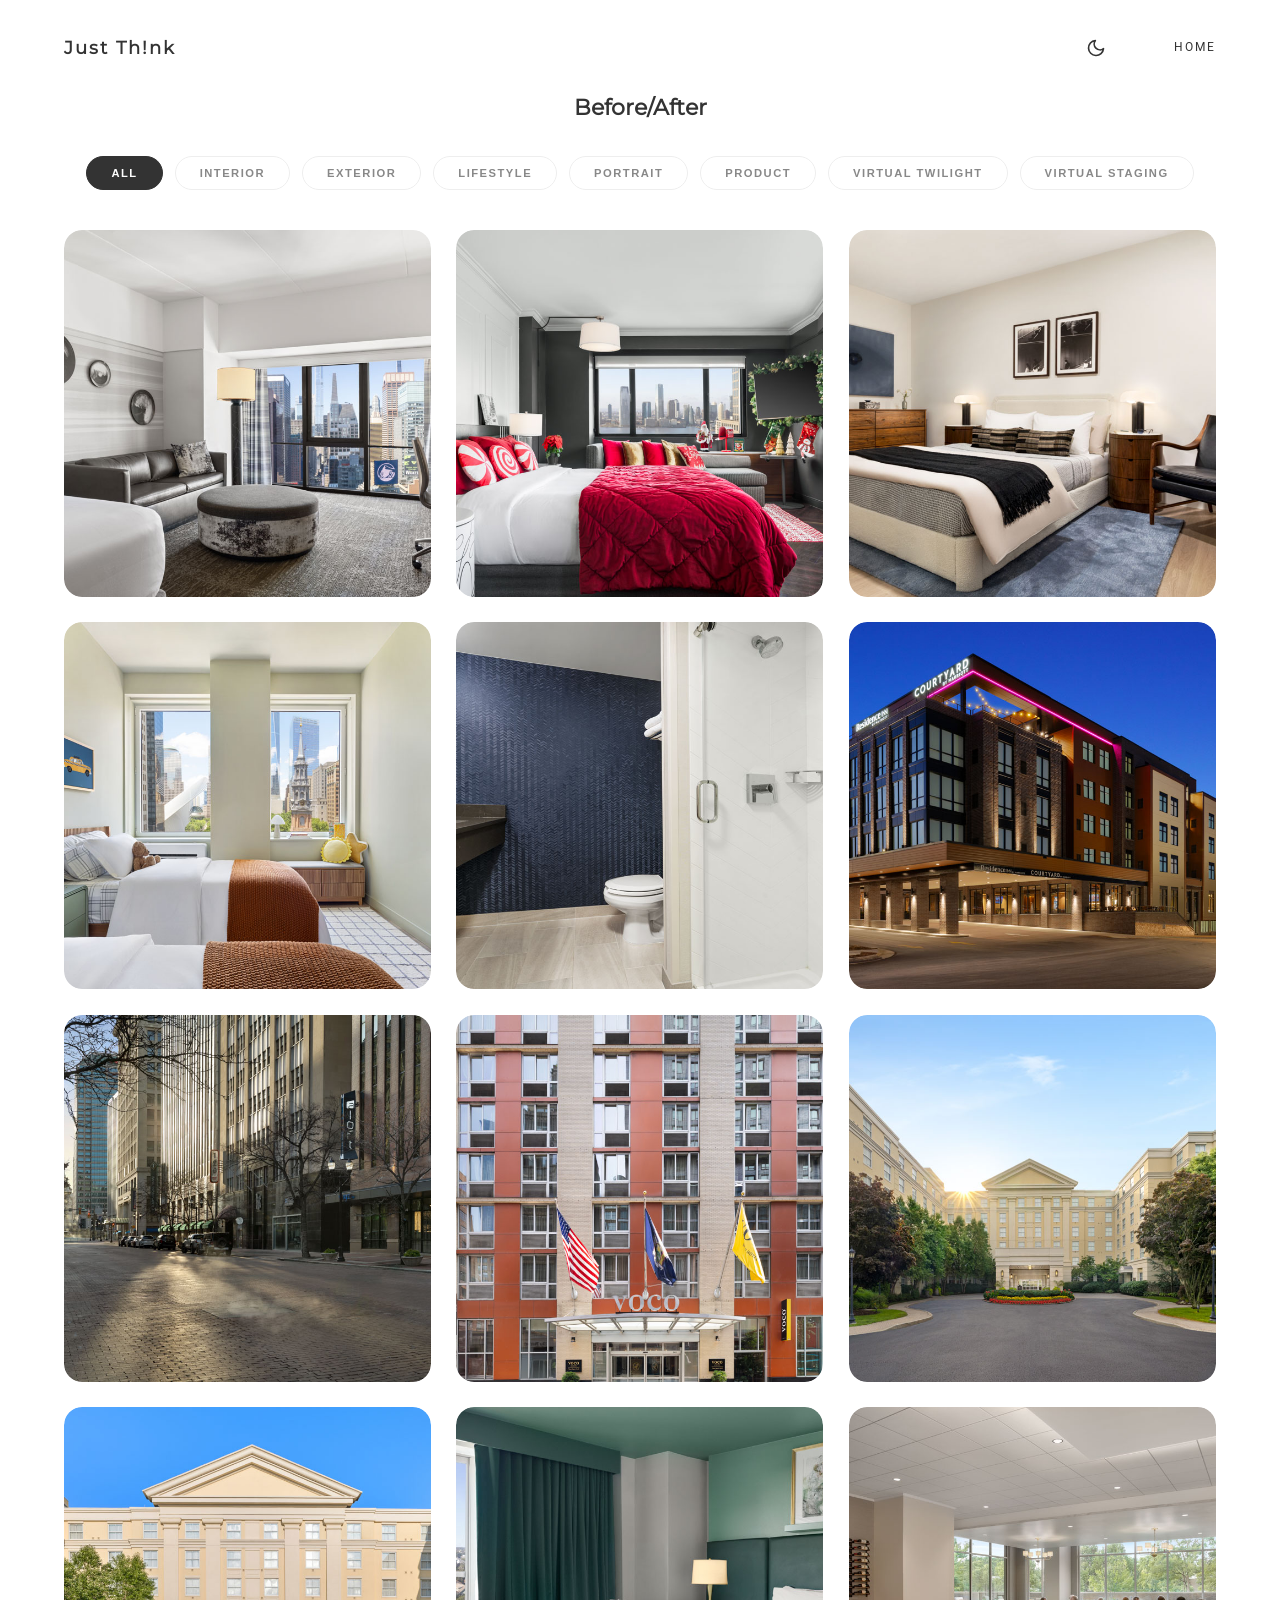
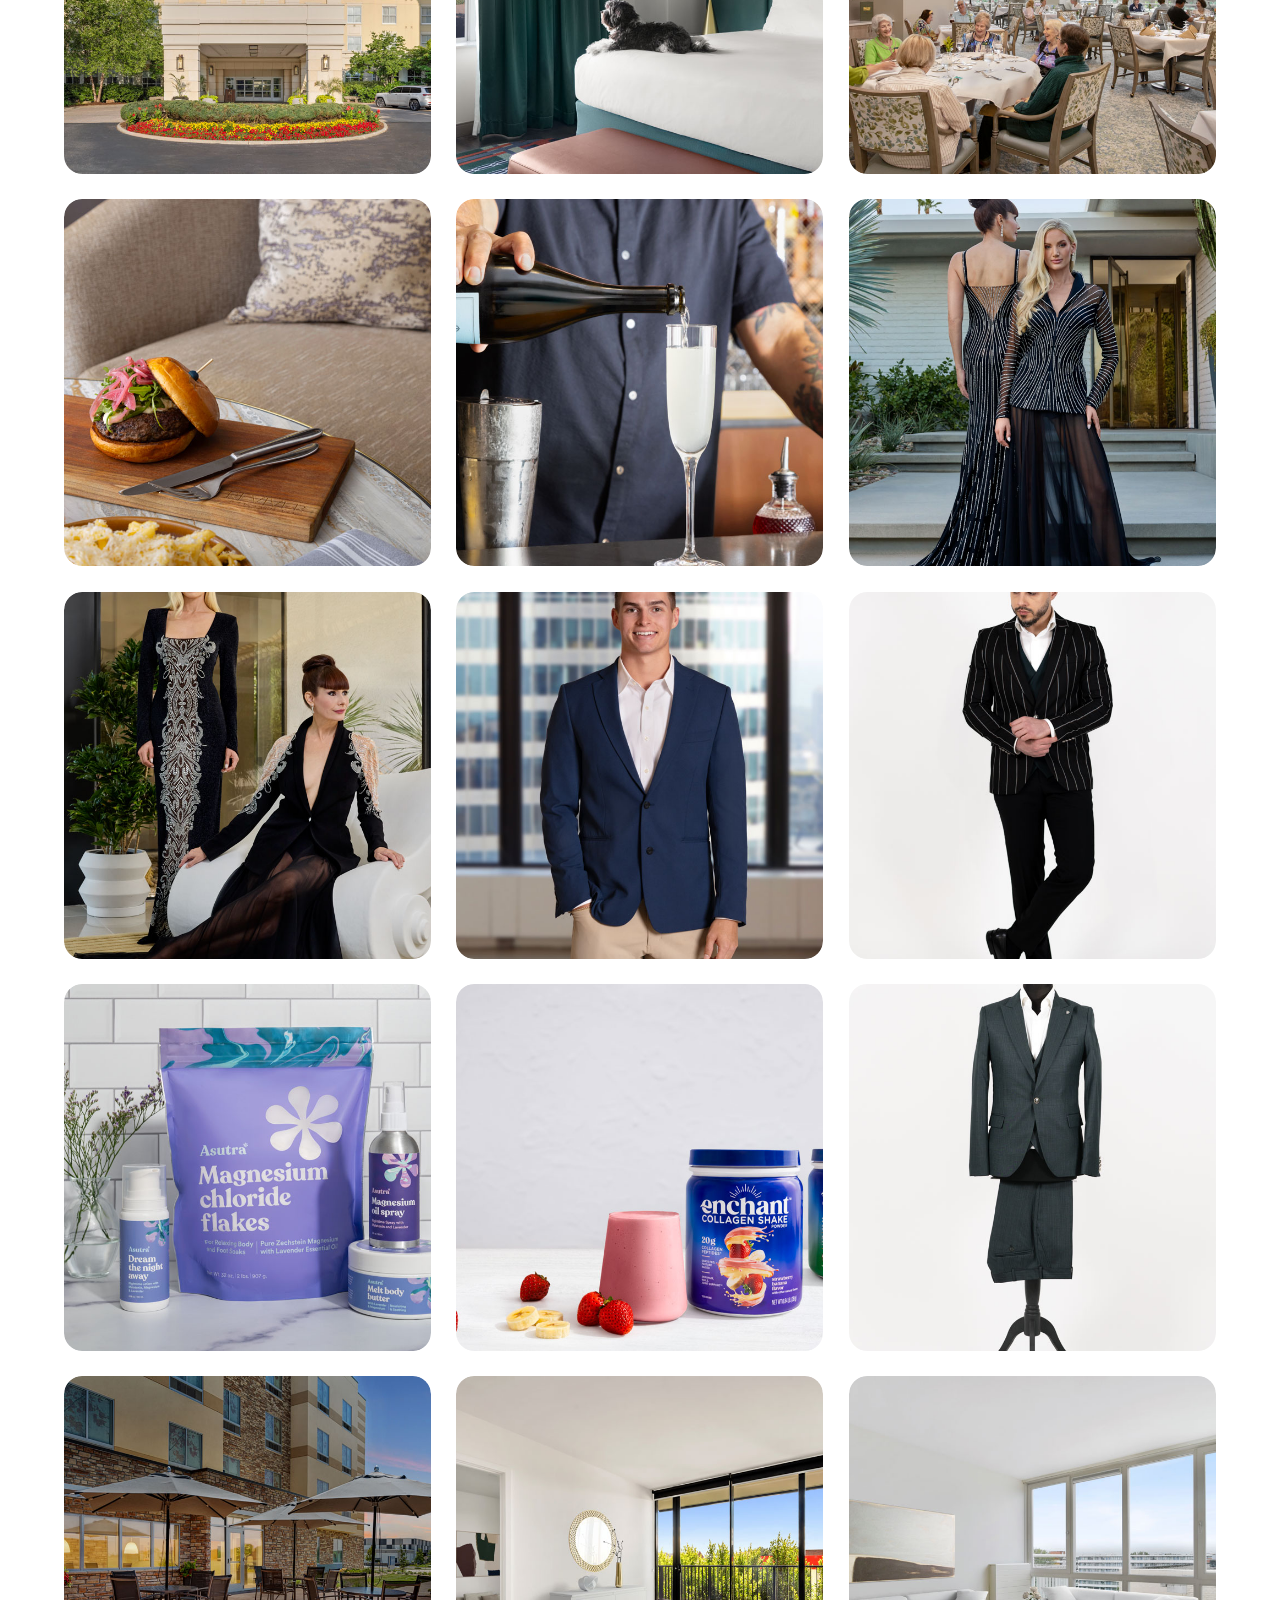
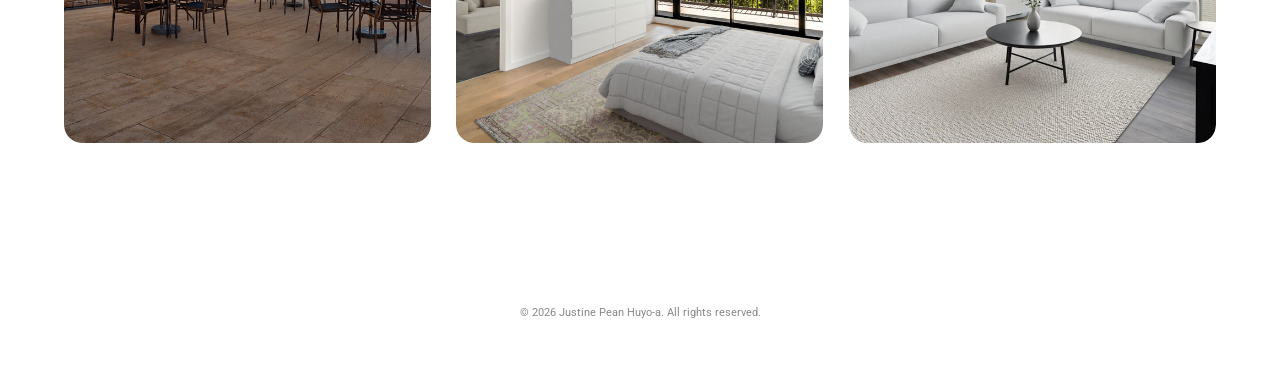
==== before-after.html @ 50f033a9 "fix: update site logo text from JPH to "Just Th!nk" Replace abbreviated logo text "JPH" with full na" ====
<!DOCTYPE html>
<html lang="en" class="before-after-page">
<head>
    <meta charset="UTF-8">
    <meta name="viewport" content="width=device-width, initial-scale=1.0">
    <title>Just Th!nk | Before & After</title>
    <link rel="stylesheet" href="css/base.css">
    <link rel="stylesheet" href="css/before-after.css">
</head>
<body oncontextmenu="return false;">

    <nav class="navbar">
        <div class="nav-container">
            <a href="index.html" class="logo">Just Th!nk</a>
            <button id="theme-toggle" class="theme-toggle" aria-label="Toggle color theme">
                <svg class="sun-icon" width="20" height="20" viewBox="0 0 24 24" fill="none" stroke="currentColor" stroke-width="2" stroke-linecap="round" stroke-linejoin="round"><circle cx="12" cy="12" r="5"></circle><line x1="12" y1="1" x2="12" y2="3"></line><line x1="12" y1="21" x2="12" y2="23"></line><line x1="4.22" y1="4.22" x2="5.64" y2="5.64"></line><line x1="18.36" y1="18.36" x2="19.78" y2="19.78"></line><line x1="1" y1="12" x2="3" y2="12"></line><line x1="21" y1="12" x2="23" y2="12"></line><line x1="4.22" y1="19.78" x2="5.64" y2="18.36"></line><line x1="18.36" y1="5.64" x2="19.78" y2="4.22"></line></svg>
                <svg class="moon-icon" width="20" height="20" viewBox="0 0 24 24" fill="none" stroke="currentColor" stroke-width="2" stroke-linecap="round" stroke-linejoin="round"><path d="M21 12.79A9 9 0 1 1 11.21 3 7 7 0 0 0 21 12.79z"></path></svg>
            </button>
            <button class="menu-toggle" aria-label="Toggle navigation" aria-expanded="false">
                <span></span>
                <span></span>
                <span></span>
            </button>
            <div class="nav-links">
                <a href="index.html">Home</a>
            </div>
        </div>
    </nav>
    <div class="scroll-progress"></div>

    <header class="before-after-header">
        <h1>Before/After</h1>
        <div class="before-after-filters">
            <button class="filter-btn active" data-filter="all">All</button>
            <button class="filter-btn" data-filter="interior">Interior</button>
            <button class="filter-btn" data-filter="exterior">Exterior</button>
            <button class="filter-btn" data-filter="lifestyle">Lifestyle</button>
            <button class="filter-btn" data-filter="portrait">Portrait</button>
            <button class="filter-btn" data-filter="product">Product</button>
            <button class="filter-btn" data-filter="virtual-twilight">Virtual Twilight</button>
            <button class="filter-btn" data-filter="virtual-staging">Virtual Staging</button>
        </div>
    </header>

    <main class="gallery-container">
        <div class="gallery">
            <!-- Separate multiple before-image paths with commas in data-before. -->
            <div class="gallery-item" data-before="images/interiorbefore1.jpg, images/interiorbefore1-1.jpg, images/interiorbefore1-2.jpg, images/interiorbefore1-3.jpg, images/interiorbefore1-4.jpg, images/interiorbefore1-5.jpg, images/interiorbefore1-6.jpg" data-category="interior">
                <img src="images/interiorafter1.jpg" alt="Interior 1">
                <div class="overlay"><span>View Comparison</span></div>
            </div>
            <div class="gallery-item" data-before="images/interiorbefore2.jpg, images/interiorbefore2-1.jpg, images/interiorbefore2-2.jpg, images/interiorbefore2-3.jpg, images/interiorbefore2-4.jpg,
                images/interiorbefore2-5.jpg" data-category="interior">
                <img src="images/interiorafter2.jpg" alt="Interior 2">
                <div class="overlay"><span>View Comparison</span></div>
            </div>
            <div class="gallery-item" data-before="images/interiorbefore3.jpg, images/interiorbefore3-1.jpg, images/interiorbefore3-2.jpg, images/interiorbefore3-3.jpg, images/interiorbefore3-4.jpg, images/interiorbefore3-5.jpg, images/interiorbefore3-6.jpg, images/interiorbefore3-7.jpg, images/interiorbefore3-8.jpg, images/interiorbefore3-9.jpg" data-category="interior">
                <img src="images/interiorafter3.jpg" alt="Interior 2">
                <div class="overlay"><span>View Comparison</span></div>
            </div>
            <div class="gallery-item" data-before="images/interiorbefore4.jpg, images/interiorbefore4-1.jpg, images/interiorbefore4-2.jpg, images/interiorbefore4-3.jpg, images/interiorbefore4-4.jpg" data-category="interior">
                <img src="images/interiorafter4.jpg" alt="Interior 2">
                <div class="overlay"><span>View Comparison</span></div>
            </div>
            <div class="gallery-item" data-before="images/interiorbefore5.jpg, images/interiorbefore5-1.jpg, images/interiorbefore5-2.jpg, images/interiorbefore5-3.jpg" data-category="interior">
                <img src="images/interiorafter5.jpg" alt="Interior 2">
                <div class="overlay"><span>View Comparison</span></div>
            </div>
            <div class="gallery-item" data-before="images/exteriorbefore1.jpg, images/exteriorbefore1-1.jpg, images/exteriorbefore1-2.jpg, images/exteriorbefore1-3.jpg" data-category="exterior">
                <img src="images/exteriorafter1.jpg" alt="Exterior 1">
                <div class="overlay"><span>View Comparison</span></div>
            </div>
            <div class="gallery-item" data-before="images/exteriorbefore2.jpg, images/exteriorbefore2-1.jpg, images/exteriorbefore2-2.jpg, images/exteriorbefore2-3.jpg, images/exteriorbefore2-4.jpg,
                images/exteriorbefore2-5.jpg" data-category="exterior">
                <img src="images/exteriorafter2.jpg" alt="Exterior 2">
                <div class="overlay"><span>View Comparison</span></div>
            </div>
            <div class="gallery-item" data-before="images/exteriorbefore3.jpg, images/exteriorbefore3-1.jpg, images/exteriorbefore3-2.jpg" data-category="exterior">
                <img src="images/exteriorafter3.jpg" alt="Exterior 3">
                <div class="overlay"><span>View Comparison</span></div>
            </div>
            <div class="gallery-item" data-before="images/exteriorbefore4.jpg, images/exteriorbefore4-1.jpg, images/exteriorbefore4-2.jpg, images/exteriorbefore4-3.jpg, images/exteriorbefore4-4.jpg" data-category="exterior">
                <img src="images/exteriorafter4.jpg" alt="Exterior 4">
                <div class="overlay"><span>View Comparison</span></div>
            </div>
            <div class="gallery-item" data-before="images/exteriorbefore5.jpg, images/exteriorbefore5-1.jpg, images/exteriorbefore5-2.jpg, images/exteriorbefore5-3.jpg, images/exteriorbefore5-4.jpg" data-category="exterior">
                <img src="images/exteriorafter5.jpg" alt="Exterior 5">
                <div class="overlay"><span>View Comparison</span></div>
            </div>
            <div class="gallery-item" data-before="images/lifestylebefore1.jpg, images/lifestylebefore1-1.jpg, images/lifestylebefore1-2.jpg, images/lifestylebefore1-3.jpg, images/lifestylebefore1-4.jpg, images/lifestylebefore1-5.jpg,
                images/lifestylebefore1-6.jpg, images/lifestylebefore1-7.jpg" data-category="lifestyle">
                <img src="images/lifestyleafter1.jpg" alt="Lifestyle 1">
                <div class="overlay"><span>View Comparison</span></div>
            </div>
            <div class="gallery-item" data-before="images/lifestylebefore2.jpg, images/lifestylebefore2-1.jpg, images/lifestylebefore2-2.jpg, images/lifestylebefore2-3.jpg, images/lifestylebefore2-4.jpg, images/lifestylebefore2-5.jpg,
                images/lifestylebefore2-6.jpg, images/lifestylebefore2-7.jpg, images/lifestylebefore2-8.jpg, images/lifestylebefore2-9.jpg, images/lifestylebefore2-10.jpg, images/lifestylebefore2-11.jpg, images/lifestylebefore2-12.jpg,
                images/lifestylebefore2-13.jpg, images/lifestylebefore2-14.jpg" data-category="lifestyle">
                <img src="images/lifestyleafter2.jpg" alt="Lifestyle 2">
                <div class="overlay"><span>View Comparison</span></div>
            </div>
            <div class="gallery-item" data-before="images/lifestylebefore3.jpg, images/lifestylebefore3-1.jpg" data-category="lifestyle">
                <img src="images/lifestyleafter3.jpg" alt="Lifestyle 3">
                <div class="overlay"><span>View Comparison</span></div>
            </div>
            <div class="gallery-item" data-before="images/lifestylebefore4.jpg, images/lifestylebefore4-1.jpg" data-category="lifestyle">
                <img src="images/lifestyleafter4.jpg" alt="Lifestyle 4">
                <div class="overlay"><span>View Comparison</span></div>
            </div>
            <div class="gallery-item" data-before="images/portraitbefore1.jpg" data-category="portrait">
                <img src="images/portraitafter1.jpg" alt="Portrait 1">
                <div class="overlay"><span>View Comparison</span></div>
            </div>
            <div class="gallery-item" data-before="images/portraitbefore2.jpg" data-category="portrait">
                <img src="images/portraitafter2.jpg" alt="Portrait 2">
                <div class="overlay"><span>View Comparison</span></div>
            </div>
            <div class="gallery-item" data-before="images/portraitbefore3.jpg" data-category="portrait">
                <img src="images/portraitafter3.jpg" alt="Portrait 3">
                <div class="overlay"><span>View Comparison</span></div>
            </div>
            <div class="gallery-item" data-before="images/portraitbefore4.jpg" data-category="portrait">
                <img src="images/portraitafter4.jpg" alt="Portrait 4">
                <div class="overlay"><span>View Comparison</span></div>
            </div>
            <div class="gallery-item" data-before="images/productbefore1.jpg" data-category="product">
                <img src="images/productafter1.jpg" alt="Product 1">
                <div class="overlay"><span>View Comparison</span></div>
            </div>
             <div class="gallery-item" data-before="images/productbefore2.jpg, images/productbefore2-1.jpg, images/productbefore2-2.jpg, images/productbefore2-3.jpg, images/productbefore2-4.jpg" data-category="product">
                <img src="images/productafter2.jpg" alt="Product 2">
                <div class="overlay"><span>View Comparison</span></div>
            </div>
             <div class="gallery-item" data-before="images/productbefore3.jpg, images/productbefore2-1.jpg, images/productbefore2-2.jpg, images/productbefore2-3.jpg, images/productbefore2-4.jpg" data-category="product">
                <img src="images/productafter3.jpg" alt="Product 3">
                <div class="overlay"><span>View Comparison</span></div>
            </div>
            <div class="gallery-item" data-before="images/vtbefore1.jpg, images/vtbefore1-1.jpg, images/vtbefore1-2.jpg, images/vtbefore1-3.jpg, images/vtbefore1-4.jpg" data-category="virtual-twilight">
                <img src="images/vtafter1.jpg" alt="Virtual Twilight 1">
                <div class="overlay"><span>View Comparison</span></div>
            </div>
            <div class="gallery-item" data-before="images/vsbefore1.jpg" data-category="virtual-staging">
                <img src="images/vsafter1.jpg" alt="Virtual Staging 1">
                <div class="overlay"><span>View Comparison</span></div>
            </div>
            <div class="gallery-item" data-before="images/vsbefore2.jpg" data-category="virtual-staging">
                <img src="images/vsafter2.jpg" alt="Virtual Staging 2">
                <div class="overlay"><span>View Comparison</span></div>
            </div>
        </div>
    </main>

    <footer class="footer reveal-on-scroll">
        <p>&copy; 2026 Justine Pean Huyo-a. All rights reserved.</p>
    </footer>

    <button class="back-to-top" aria-label="Back to top">
        <svg width="20" height="20" viewBox="0 0 24 24" fill="none" stroke="currentColor" stroke-width="2.5" stroke-linecap="round" stroke-linejoin="round">
            <polyline points="18 15 12 9 6 15"></polyline>
        </svg>
    </button>

    <!-- Comparison Modal -->
    <div id="modal" class="modal">
        <button class="close-btn" aria-label="Close Modal">&times;</button>
        <button class="comparison-nav comparison-nav-prev" id="comparison-prev" aria-label="Previous image">
            <span aria-hidden="true">&#10094;</span>
        </button>
        <div class="comparison-wrapper" id="comparison-wrapper">
            <div class="label label-before">Before</div>
            <div class="label label-after">After</div>
            <img src="" class="img-after" id="modal-after" alt="After version">
            <img src="" class="img-before" id="modal-before" alt="Before version">
            <input type="range" min="0" max="100" value="50" class="slider-input" id="slider">
            <div class="slider-line"></div>
        </div>
        <button class="comparison-nav comparison-nav-next" id="comparison-next" aria-label="Next image">
            <span aria-hidden="true">&#10095;</span>
        </button>
        <label class="before-selector" for="before-image-select" hidden>
            Select Before Image:
            <select id="before-image-select"></select>
        </label>
    </div>

    <script src="js/script.js"></script>
</body>
</html>
---- css/base.css ----
/*
    BASE STYLES (shared by all pages)

    [ 1. VARIABLES & RESET ]
    [ 2. NAVIGATION & GLOBAL UI (scroll progress, back to top) ]
    [ 3. BUTTONS ]
    [ 4. COMPARISON SLIDER COMPONENT (homepage sliders) ]
    [ 5. REVEAL ON SCROLL ]
    [ 6. FOOTER ]
    [ 7. SHARED RESPONSIVE ]

    Page-specific styles live in:
    - home.css          (index.html)
    - before-after.css  (before-after.html)
    - pricing.css       (pricing.html)
*/

/* 1. VARIABLES & RESET */
:root {
    --bg: #ffffff;
    --bg-alt: #fcfcfc;
    --text: #333333;
    --subtle: #888888;
    --accent: #000000;
    --glass: rgba(255, 255, 255, 0.4);
    --position: 50%;
    --ease: cubic-bezier(0.19, 1, 0.22, 1);
    --transition: all 0.4s cubic-bezier(0.19, 1, 0.22, 1);
    --hero-shadow: rgba(0, 0, 0, 0.15);
    --about-shadow: rgba(0, 0, 0, 0.1);
}

/* Dark Mode Variables */
body.dark-mode {
    --bg: #121212;
    --bg-alt: #1a1a1a;
    --text: #e0e0e0;
    --subtle: #a0a0a0;
    --accent: #ffffff;
    --glass: rgba(0, 0, 0, 0.4);
    --hero-shadow: rgba(0, 0, 0, 0.7);
    --about-shadow: rgba(0, 0, 0, 0.6);
}

/* Alternating section background pattern */
.bg-light { background: var(--bg); }
.bg-alt { background: var(--bg-alt); }

html {
    scroll-behavior: smooth;
}

/* Only enable scroll snapping on larger screens for the main page */
@media (min-width: 1024px) {
    html:not(.before-after-page) {
        scroll-snap-type: y proximity;
    }
}

/* Prevent footer from "locking" the scroll on the before-after page */
.before-after-page .footer {
    scroll-snap-align: none;
    scroll-snap-stop: normal;
}

@font-face {
    font-family: 'Montserrat';
    src: url('../fonts/Montserrat.ttf') format('truetype');
    font-weight: 400;
    font-style: normal;
    font-display: swap;
}

@font-face {
    font-family: 'Roboto';
    src: url('../fonts/Roboto.ttf') format('truetype');
    font-weight: 400;
    font-style: normal;
    font-display: swap;
}

* {
    box-sizing: border-box;
    margin: 0;
    padding: 0;
}

body {
    font-family: 'Roboto', sans-serif;
    background: var(--bg);
    color: var(--text);
    line-height: 1.6;
    overflow-x: hidden;
    transition: background-color 0.4s var(--ease), color 0.4s var(--ease);
    -webkit-user-select: none;
    user-select: none;
}

a {
    text-decoration: none;
    color: inherit;
    transition: var(--transition);
}

/* 2. NAVIGATION & GLOBAL UI */
.navbar {
    position: fixed;
    top: 0;
    width: 100%;
    padding: 30px 5%;
    z-index: 1000;
    background: rgba(255, 255, 255, 0.9);
    backdrop-filter: blur(10px);
    transition: transform 0.3s ease, opacity 0.3s ease, padding 0.4s var(--ease), background 0.4s var(--ease), box-shadow 0.4s var(--ease);
    animation: navEntrance 1.2s var(--ease) both;
    will-change: transform;
}

body.dark-mode .navbar {
    background: rgba(18, 18, 18, 0.9);
}

.navbar.is-scrolled {
    padding: 15px 5%;
    background: rgba(255, 255, 255, 0.98);
    box-shadow: 0 5px 20px rgba(0, 0, 0, 0.05);
}

body.dark-mode .navbar.is-scrolled {
    background: rgba(18, 18, 18, 0.98);
}

.navbar.is-hidden {
    transform: translateY(-100%);
    opacity: 0;
}

@keyframes navEntrance {
    from {
        opacity: 0;
        transform: translateY(-100%);
    }
    to {
        opacity: 1;
        transform: translateY(0);
    }
}

.scroll-progress {
    position: fixed;
    top: 0;
    left: 0;
    width: 0%;
    height: 4px;
    background: linear-gradient(to right, var(--subtle), var(--accent));
    transition: width 0.1s var(--ease), background 0.6s ease;
    z-index: 1100;
}

.scroll-progress.is-about {
    /* A subtle shift to a deeper, more premium slate tone */
    background: linear-gradient(to right, #4a4a4a, #1a1a1a);
}

body.dark-mode .scroll-progress.is-about {
    background: linear-gradient(to right, #888888, #ffffff);
}

.back-to-top {
    position: fixed;
    bottom: 30px;
    right: 30px;
    width: 48px;
    height: 48px;
    background: var(--text);
    color: #fff;
    border: none;
    border-radius: 50%;
    cursor: pointer;
    display: flex;
    align-items: center;
    justify-content: center;
    opacity: 0;
    visibility: hidden;
    transform: translateY(20px);
    transition: all 0.4s var(--ease);
    z-index: 1050;
    box-shadow: 0 10px 30px rgba(0,0,0,0.1);
}

.back-to-top.is-visible {
    opacity: 1;
    visibility: visible;
    transform: translateY(0);
}

.back-to-top:hover {
    background: var(--accent);
    transform: translateY(-5px);
}

body.dark-mode .back-to-top {
    color: #000;
}

.nav-container {
    max-width: 1400px;
    margin: 0 auto;
    display: flex;
    justify-content: space-between;
    align-items: center;
    gap: 20px;
}

.logo {
    font-family: 'Montserrat', sans-serif;
    font-weight: 800;
    letter-spacing: 2px;
    font-size: 1.1rem;
    transition: letter-spacing 0.5s var(--ease);
}

.logo:hover {
    letter-spacing: 5px;
    color: var(--subtle);
}

.theme-toggle {
    background: none;
    border: none;
    cursor: pointer;
    padding: 8px;
    color: var(--text);
    display: flex;
    align-items: center;
    justify-content: center;
    transition: var(--transition);
    z-index: 1001;
    margin-left: auto;
}

.sun-icon { display: none; }
.moon-icon { display: block; }

body.dark-mode .sun-icon { display: block; }
body.dark-mode .moon-icon { display: none; }

.theme-toggle:hover {
    transform: scale(1.1);
}

.menu-toggle {
    display: none;
    flex-direction: column;
    justify-content: center;
    gap: 4px;
    padding: 8px;
    border: 0;
    background: transparent;
    cursor: pointer;
}

.menu-toggle span {
    display: block;
    width: 24px;
    height: 2px;
    background: var(--text);
    border-radius: 999px;
    transition: var(--transition);
    transform-origin: center;
}

/* Hamburger to X Transformation */
.menu-toggle.is-active span:nth-child(1) {
    transform: translateY(6px) rotate(45deg);
}

.menu-toggle.is-active span:nth-child(2) {
    opacity: 0;
    transform: translateX(-10px);
}

.menu-toggle.is-active span:nth-child(3) {
    transform: translateY(-6px) rotate(-45deg);
}

.nav-links {
    display: flex;
    align-items: center;
}

.nav-links a {
    font-size: 0.75rem;
    text-transform: uppercase;
    letter-spacing: 2px;
    margin-left: 40px;
    font-weight: 500;
    position: relative;
    padding: 5px 0;
    opacity: 0;
    animation: fadeInUp 0.8s var(--ease) both;
}

/* Staggered entrance for links */
.nav-links a:nth-child(1) { animation-delay: 0.6s; }
.nav-links a:nth-child(2) { animation-delay: 0.7s; }
.nav-links a:nth-child(3) { animation-delay: 0.8s; }
.nav-links a:nth-child(4) { animation-delay: 0.9s; }
.nav-links a:nth-child(5) { animation-delay: 1s; }

.nav-links a:hover {
    color: var(--accent);
}

/* Modern sliding underline */
.nav-links a::after {
    content: '';
    position: absolute;
    bottom: 0;
    left: 0;
    width: 100%;
    height: 1.5px;
    background-color: var(--accent);
    transform: scaleX(0);
    transform-origin: bottom right;
    transition: transform 0.5s var(--ease);
}

.nav-links a:hover::after {
    transform: scaleX(1);
    transform-origin: bottom left;
}

/* 3. BUTTONS */
.btn {
    display: inline-block;
    padding: 18px 35px;
    font-size: 0.75rem;
    font-weight: 700;
    text-transform: uppercase;
    letter-spacing: 2px;
    text-decoration: none;
    border: 1px solid var(--text);
    background: var(--text);
    color: #fff;
}

.btn-secondary { background: transparent; color: var(--text); }
.btn:hover { background: var(--accent); color: #fff; transform: translateY(-3px); }

/* Primary CTA — defined once, used at every main conversion point */
.btn-primary {
    background: var(--accent);
    border-color: var(--accent);
    color: #fff;
}

.btn-primary:hover {
    background: var(--accent);
    color: #fff;
    opacity: 0.85;
}

body.dark-mode .btn-primary {
    color: #000;
}

.cta-container {
    display: flex;
    gap: 20px;
    justify-content: center;
    opacity: 0;
    animation: fadeInUp 1.2s var(--ease) 0.8s both;
}

/* 4. COMPARISON SLIDER COMPONENT */
/* Scoped to .comparison-slider (used on the homepage service cards and
   before/after grid). The before/after page modal uses its own unscoped
   variants — see before-after.css. */
.comparison-slider {
    border-radius: 14px;
    overflow: hidden;
    background: #eee;
    /* Prevent iOS tap highlight / selection boxes on the slider */
    -webkit-tap-highlight-color: transparent;
    -webkit-touch-callout: none;
    user-select: none;
    -webkit-user-select: none;
}

.comparison-slider .comparison-wrapper {
    position: relative;
    width: 100%;
    aspect-ratio: 4 / 3;
    overflow: hidden;
    box-shadow: none;
    max-height: none;
}

.comparison-slider .comparison-wrapper img {
    position: absolute;
    top: 0;
    left: 0;
    width: 100%;
    height: 100%;
    object-fit: cover;
    display: block;
    max-height: none;
}

.comparison-slider .img-before {
    z-index: 2;
    clip-path: inset(0 calc(100% - var(--position)) 0 0);
}

/* Top-aligned crop for vertical portrait photos (head & shoulders framing) */
.comparison-slider .crop-top img {
    object-position: center top;
}

.comparison-slider .slider-line {
    position: absolute;
    inset: 0 auto 0 var(--position);
    width: 1px;
    background: rgba(255, 255, 255, 0.6);
    transform: translateX(-50%);
    z-index: 9;
    pointer-events: none;
}

.comparison-slider .slider-line::after {
    content: '';
    position: absolute;
    top: 50%;
    left: 50%;
    transform: translate(-50%, -50%);
    width: 48px;
    height: 48px;
    background: rgba(255, 255, 255, 0.4);
    border-radius: 50%;
    border: 1px solid rgba(255, 255, 255, 0.4);
}

.comparison-slider .slider-line::before {
    content: '';
    position: absolute;
    top: 50%;
    left: 50%;
    transform: translate(-50%, -50%);
    width: 12px;
    height: 12px;
    background: #ff3b30;
    border-radius: 50%;
    z-index: 1;
}

/* Global red center dot for every comparison slider handle, on all pages
   (homepage service previews, before/after grid, and the before-after page
   modal which uses unscoped .slider-line). Scoped above for homepage sliders;
   this unscoped rule covers everything else, desktop and mobile alike. */
.slider-line::before {
    content: '';
    position: absolute;
    top: 50%;
    left: 50%;
    transform: translate(-50%, -50%);
    width: 8px;
    height: 8px;
    background: #ff3b30;
    border-radius: 50%;
    z-index: 1;
    pointer-events: none;
}

.comparison-slider .slider-input {
    position: absolute;
    inset: 0;
    width: 100%;
    height: 100%;
    -webkit-appearance: none;
    appearance: none;
    background: transparent;
    z-index: 10;
    cursor: col-resize;
    margin: 0;
    -webkit-tap-highlight-color: transparent;
    outline: none;
    box-shadow: none;
}

.comparison-slider .slider-input:focus,
.comparison-slider .slider-input:focus-visible {
    outline: none;
    box-shadow: none;
}

.comparison-slider .slider-input::-webkit-slider-thumb {
    -webkit-appearance: none;
    appearance: none;
    width: 48px;
    height: 48px;
    background: transparent;
    border: none;
    cursor: col-resize;
    -webkit-tap-highlight-color: transparent;
    outline: none;
    box-shadow: none;
}

.comparison-slider .slider-input::-moz-range-thumb {
    width: 48px;
    height: 48px;
    background: transparent;
    border: none;
    cursor: col-resize;
}

.comparison-slider .label {
    position: absolute;
    top: 20px;
    color: white;
    font-size: 0.6rem;
    text-transform: uppercase;
    letter-spacing: 2px;
    z-index: 8;
    background: rgba(0, 0, 0, 0.2);
    padding: 4px 8px;
    pointer-events: none;
}

.comparison-slider .label-before {
    left: 20px;
}

.comparison-slider .label-after {
    right: 20px;
}

/* Mobile-only overrides for homepage sliders (labels sizing only —
   the red center dot on the handle now renders at all widths). */
@media (max-width: 768px) {
    .comparison-slider .label {
        font-size: 0.75rem;
        padding: 6px 12px;
    }

    /* The red center dot now renders on mobile too (see global
       .slider-line::before rule above) for consistent handles. */
}

/* 5. REVEAL ON SCROLL */
.reveal-on-scroll {
    opacity: 0;
    transform: translateY(30px);
    transition: opacity 1.2s var(--ease), transform 1.2s var(--ease);
    will-change: transform, opacity;
}

.reveal-on-scroll.is-revealed {
    opacity: 1;
    transform: translateY(0);
}

/* Shared entrance animation (nav links, filter buttons, hero text, etc.) */
@keyframes fadeInUp {
    from {
        opacity: 0;
        transform: translateY(20px);
    }
    to {
        opacity: 1;
        transform: translateY(0);
    }
}

/* 6. FOOTER */
.footer {
    padding: 60px 5%;
    text-align: center;
    font-size: 0.7rem;
    color: var(--subtle);
}

/* 7. SHARED RESPONSIVE */

/* --- TABLET CORE (1024px and below) --- */
@media (max-width: 1024px) {
    .btn { padding: 16px 30px; font-size: 0.75rem; text-align: center; white-space: nowrap; }
}

/* --- MOBILE CORE (768px and below) --- */
@media (max-width: 768px) {
    .menu-toggle { display: inline-flex; }

    .nav-container { flex-wrap: wrap; }

    .nav-links {
        display: none;
        width: 100%;
        margin-top: 12px;
        flex-direction: column;
        align-items: flex-end;
        gap: 12px;
        text-align: right;
    }

    .nav-links.is-open {
        display: flex;
    }

    .theme-toggle {
        margin-left: auto;
        margin-right: 10px;
    }

    .nav-links a {
        margin-left: 0;
        padding: 10px 0; /* ~44px tap target with line-height */
        animation-duration: 0.4s;
    }

    /* Faster staggered entrance for mobile */
    .nav-links a:nth-child(1) { animation-delay: 0.05s; }
    .nav-links a:nth-child(2) { animation-delay: 0.1s; }
    .nav-links a:nth-child(3) { animation-delay: 0.15s; }
    .nav-links a:nth-child(4) { animation-delay: 0.2s; }
    .nav-links a:nth-child(5) { animation-delay: 0.25s; }

    .btn { padding: 14px 22px; font-size: 0.65rem; }

    .theme-toggle { padding: 12px; } /* 44x44 tap target */

    .back-to-top {
        bottom: 20px;
        right: 20px;
        width: 44px;
        height: 44px;
    }
}
---- css/before-after.css ----
/*
    BEFORE & AFTER PAGE STYLES (before-after.html)

    [ 1. PAGE HEADER & FILTERS ]
    [ 2. GALLERY GRID ]
    [ 3. COMPARISON MODAL & SLIDER (unscoped variants) ]
    [ 4. RESPONSIVE ]

    Shared styles (nav, buttons, footer, reveal) live in base.css.
*/

/* 1. PAGE HEADER & FILTERS */
.before-after-header {
    font-family: 'Montserrat', sans-serif;
    font-size: 0.7rem;
    padding: 90px 5% 40px;
    text-align: center;
}

.before-after-header h1 {
    animation: fadeInUp 0.8s cubic-bezier(0.19, 1, 0.22, 1) both;
}

.before-after-filters .filter-btn {
    opacity: 0;
    animation: fadeInUp 0.8s cubic-bezier(0.19, 1, 0.22, 1) both;
}

/* Staggered animation delays for filter buttons */
.before-after-filters .filter-btn:nth-child(1) { animation-delay: 0.1s; }
.before-after-filters .filter-btn:nth-child(2) { animation-delay: 0.2s; }
.before-after-filters .filter-btn:nth-child(3) { animation-delay: 0.3s; }
.before-after-filters .filter-btn:nth-child(4) { animation-delay: 0.4s; }
.before-after-filters .filter-btn:nth-child(5) { animation-delay: 0.5s; }
.before-after-filters .filter-btn:nth-child(6) { animation-delay: 0.6s; }
.before-after-filters .filter-btn:nth-child(7) { animation-delay: 0.7s; }
.before-after-filters .filter-btn:nth-child(8) { animation-delay: 0.8s; }

.before-after-filters {
    margin-top: 30px;
    display: flex;
    justify-content: center;
    gap: 12px;
    flex-wrap: wrap;
}

.filter-btn {
    background: transparent;
    border: 1px solid #eee;
    padding: 10px 24px;
    border-radius: 999px;
    font-size: 0.7rem;
    text-transform: uppercase;
    letter-spacing: 1.5px;
    font-weight: 600;
    cursor: pointer;
    transition: var(--transition);
    color: var(--subtle);
}

.filter-btn:hover {
    border-color: var(--text);
    color: var(--text);
}

.filter-btn.active {
    background: var(--text);
    color: #fff;
    border-color: var(--text);
}

/* 2. GALLERY GRID */
/* Fixed 3-column grid on desktop (NOT auto-fit/auto-fill) so sections with
   fewer than 3 items (e.g. Virtual Twilight, Virtual Staging) keep consistent
   card widths instead of stretching across the full row. */
.gallery {
    display: grid;
    grid-template-columns: repeat(3, 1fr);
    gap: 25px;
    padding: 0 5% 100px;
    max-width: 1400px;
    margin: 0 auto;
}

.gallery-item {
    position: relative;
    cursor: pointer;
    overflow: hidden;
    background: var(--bg-alt);
    border-radius: 18px;
    aspect-ratio: 1 / 1;
    /* Entrance animation base states */
    opacity: 0;
    transform: translateY(20px) scale(0.95);
    transition: opacity 0.6s ease, transform 0.6s cubic-bezier(0.19, 1, 0.22, 1), box-shadow 0.2s;
    will-change: transform, opacity;
}

.gallery-item.hide {
    display: none;
}

.gallery-item.is-visible {
    opacity: 1;
    transform: translateY(0) scale(1);
}

.gallery-item img {
    width: 100%;
    height: 100%;
    display: block;
    object-fit: cover;
    object-position: center;
    border-radius: 18px;
    transition: var(--transition);
}

.gallery-item:hover img { transform: scale(1.05); }

.gallery-item .overlay {
    position: absolute;
    inset: 0;
    background: rgba(0, 0, 0, 0.15);
    display: flex;
    align-items: center;
    justify-content: center;
    opacity: 0;
    transition: opacity 0.4s ease;
    backdrop-filter: blur(5px);
}

.gallery-item .overlay span {
    color: white;
    text-transform: uppercase;
    letter-spacing: 2px;
    font-size: 0.7rem;
    border: 1px solid rgba(255,255,255,0.4);
    padding: 12px 24px;
}

.gallery-item:hover .overlay { opacity: 1; }

/* 3. COMPARISON MODAL & SLIDER */
/* These are the unscoped slider variants used inside the modal. The
   homepage's scoped variants live in base.css (.comparison-slider ...). */
.modal {
    display: none;
    position: fixed;
    inset: 0;
    background: white;
    z-index: 1000;
    justify-content: center;
    align-items: center;
    padding: 40px;
}

.modal.active { display: flex; }

body.dark-mode .modal {
    background: var(--bg);
}

body.dark-mode .close-btn {
    color: var(--text);
}

.close-btn {
    position: absolute;
    top: 30px;
    right: 40px;
    font-size: 24px;
    border: none;
    background: none;
    cursor: pointer;
    z-index: 1100;
}

.comparison-nav {
    position: absolute;
    top: 50%;
    width: 48px;
    height: 48px;
    border: 1px solid rgba(0, 0, 0, 0.15);
    border-radius: 50%;
    background: rgba(255, 255, 255, 0.8);
    color: #222;
    cursor: pointer;
    display: flex;
    align-items: center;
    justify-content: center;
    transform: translateY(-50%);
    transition: var(--transition);
    z-index: 1100;
}

.comparison-nav:hover {
    background: var(--text);
    color: #fff;
    transform: translateY(-50%) scale(1.08);
}

.comparison-nav-prev { left: 30px; }
.comparison-nav-next { right: 30px; }

body.dark-mode .comparison-nav {
    border-color: rgba(255, 255, 255, 0.2);
    background: rgba(35, 35, 35, 0.85);
    color: var(--text);
}

.comparison-wrapper {
    position: relative;
    max-width: 100%;
    max-height: 80vh;
    overflow: hidden;
    box-shadow: 0 40px 100px rgba(0,0,0,0.1);
    /* Prevent iOS tap highlight / selection boxes on the slider */
    -webkit-tap-highlight-color: transparent;
    -webkit-touch-callout: none;
    user-select: none;
    -webkit-user-select: none;
}

.comparison-wrapper img {
    display: block;
    max-width: 100%;
    max-height: 80vh;
    object-fit: contain;
}

.img-before {
    position: absolute;
    top: 0;
    left: 0;
    width: 100%;
    height: 100%;
    z-index: 2;
    clip-path: inset(0 calc(100% - var(--position)) 0 0);
}

.slider-line {
    position: absolute;
    inset: 0 auto 0 var(--position);
    width: 1px;
    background: rgba(255,255,255,0.6);
    transform: translateX(-50%);
    z-index: 9;
    pointer-events: none;
}

.slider-line::after {
    content: '';
    position: absolute;
    top: 50%;
    left: 50%;
    transform: translate(-50%, -50%);
    width: 48px;
    height: 48px;
    background: rgba(255, 255, 255, 0.4);
    border-radius: 50%;
    border: 1px solid rgba(255,255,255,0.4);
}

.slider-input {
    position: absolute;
    inset: 0;
    width: 100%;
    height: 100%;
    -webkit-appearance: none;
    appearance: none;
    background: transparent;
    z-index: 10;
    cursor: col-resize;
    -webkit-tap-highlight-color: transparent;
    outline: none;
    box-shadow: none;
}

.slider-input:focus,
.slider-input:focus-visible {
    outline: none;
    box-shadow: none;
}

.slider-input::-webkit-slider-thumb {
    -webkit-appearance: none;
    appearance: none;
    width: 48px;
    height: 48px;
    background: transparent;
    border: none;
    cursor: col-resize;
    -webkit-tap-highlight-color: transparent;
    outline: none;
    box-shadow: none;
}

.label {
    position: absolute;
    top: 20px;
    color: white;
    font-size: 0.6rem;
    text-transform: uppercase;
    letter-spacing: 2px;
    z-index: 9;
    background: rgba(0,0,0,0.2);
    padding: 4px 8px;
}
.label-before { left: 20px; }
.label-after { right: 20px; }

.before-selector {
    position: absolute;
    bottom: 30px;
    left: 50%;
    transform: translateX(-50%);
    z-index: 11;
    display: flex;
    align-items: center;
    gap: 10px;
    color: var(--text);
    font-size: 0.7rem;
    text-transform: uppercase;
    letter-spacing: 1px;
    background: var(--bg);
    padding: 8px 12px;
}

.before-selector select {
    border: 1px solid var(--subtle);
    background: var(--bg);
    color: var(--text);
    padding: 5px 8px;
    font: inherit;
    letter-spacing: 0;
}

/* 4. RESPONSIVE */

/* --- TABLET CORE (1024px and below) --- */
@media (max-width: 1024px) {
    .gallery {
        grid-template-columns: repeat(2, 1fr); /* Fixed 2 columns on tablet */
        gap: 20px;
    }
}

/* --- MOBILE CORE (768px and below) --- */
@media (max-width: 768px) {
    .before-after-header { padding-top: 110px; }
    .before-after-filters { gap: 8px; }
    .filter-btn { padding: 8px 16px; font-size: 0.65rem; }

    .gallery {
        grid-template-columns: 1fr; /* Single column on mobile */
        gap: 15px;
    }

    .modal { padding: 20px; }
    .close-btn { top: 20px; right: 20px; font-size: 32px; }
    .comparison-nav { width: 40px; height: 40px; }
    .comparison-nav-prev { left: 12px; }
    .comparison-nav-next { right: 12px; }
    .comparison-wrapper { max-height: 70vh; }
    .comparison-wrapper img { max-height: 70vh; }
    .label { font-size: 0.75rem; padding: 6px 12px; }

    .before-selector {
        bottom: 12px;
        width: max-content;
        max-width: calc(100% - 40px);
        flex-wrap: wrap;
        justify-content: center;
    }
}
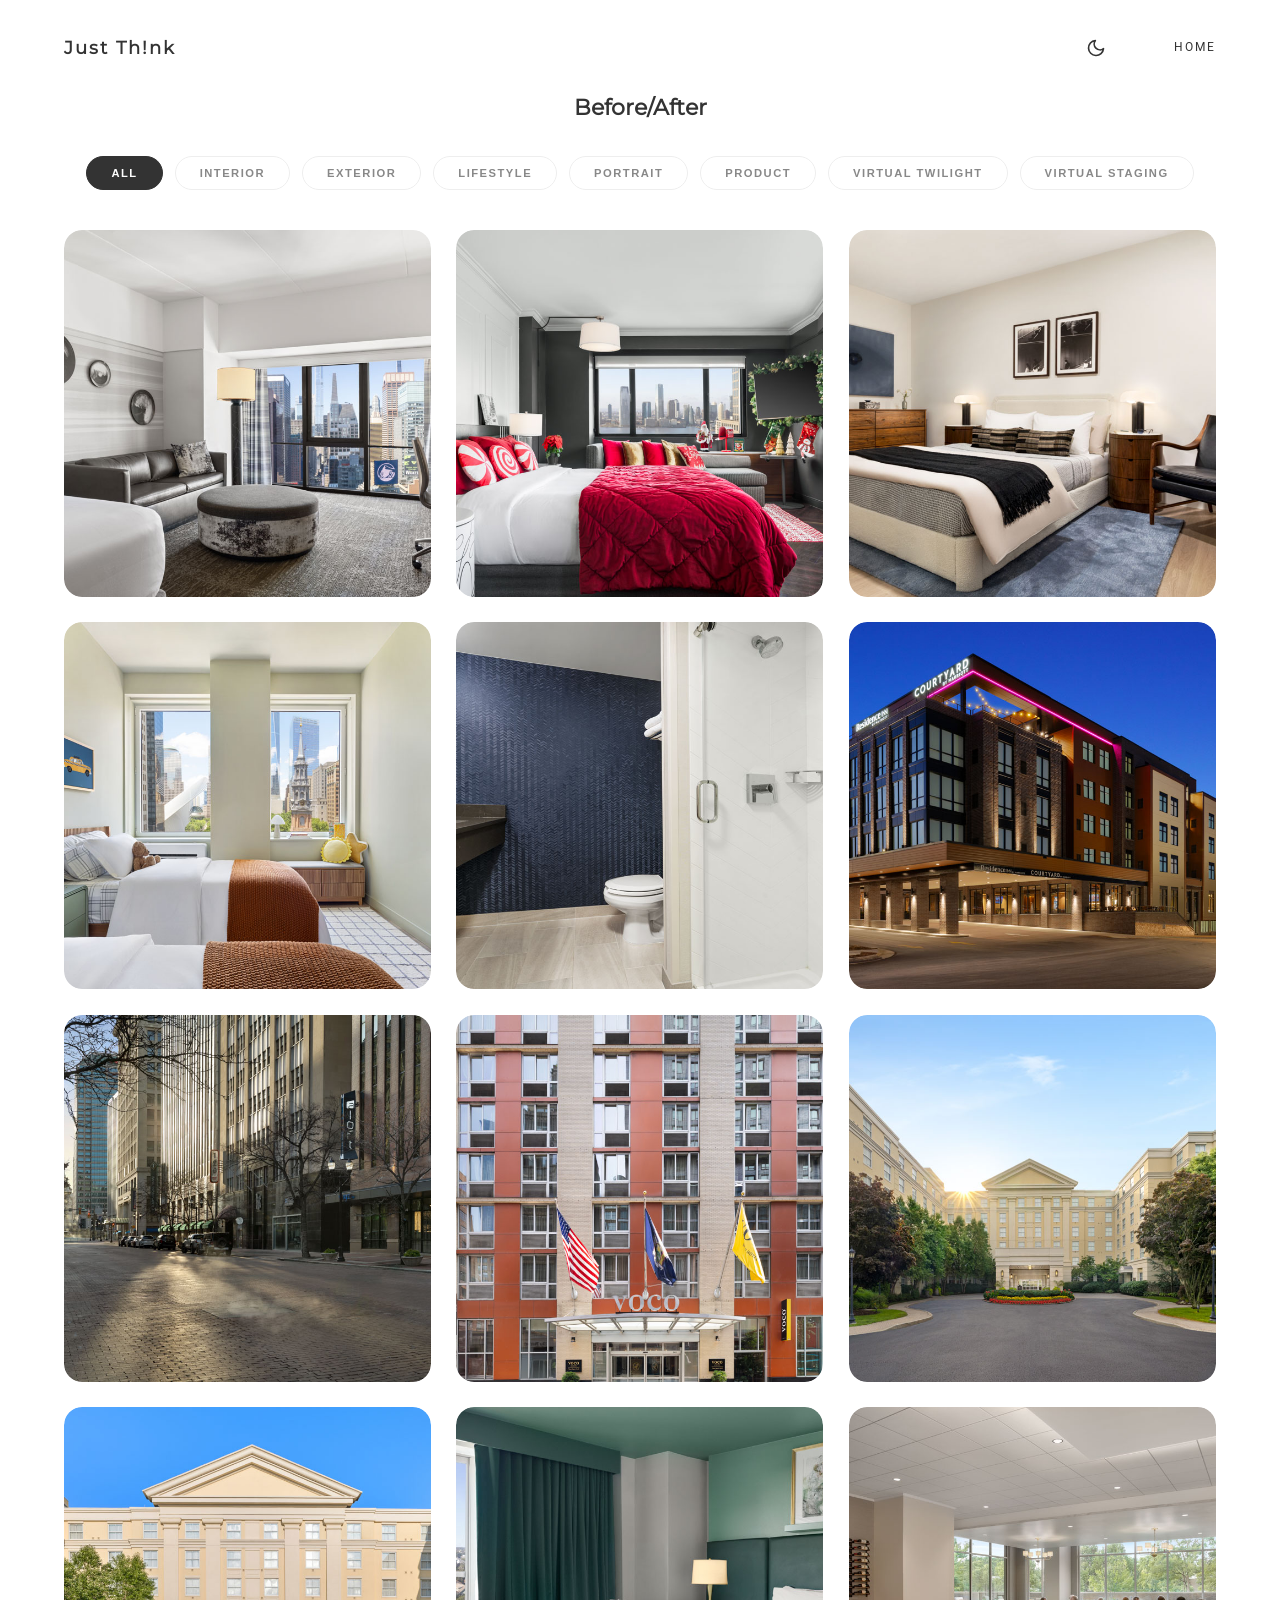
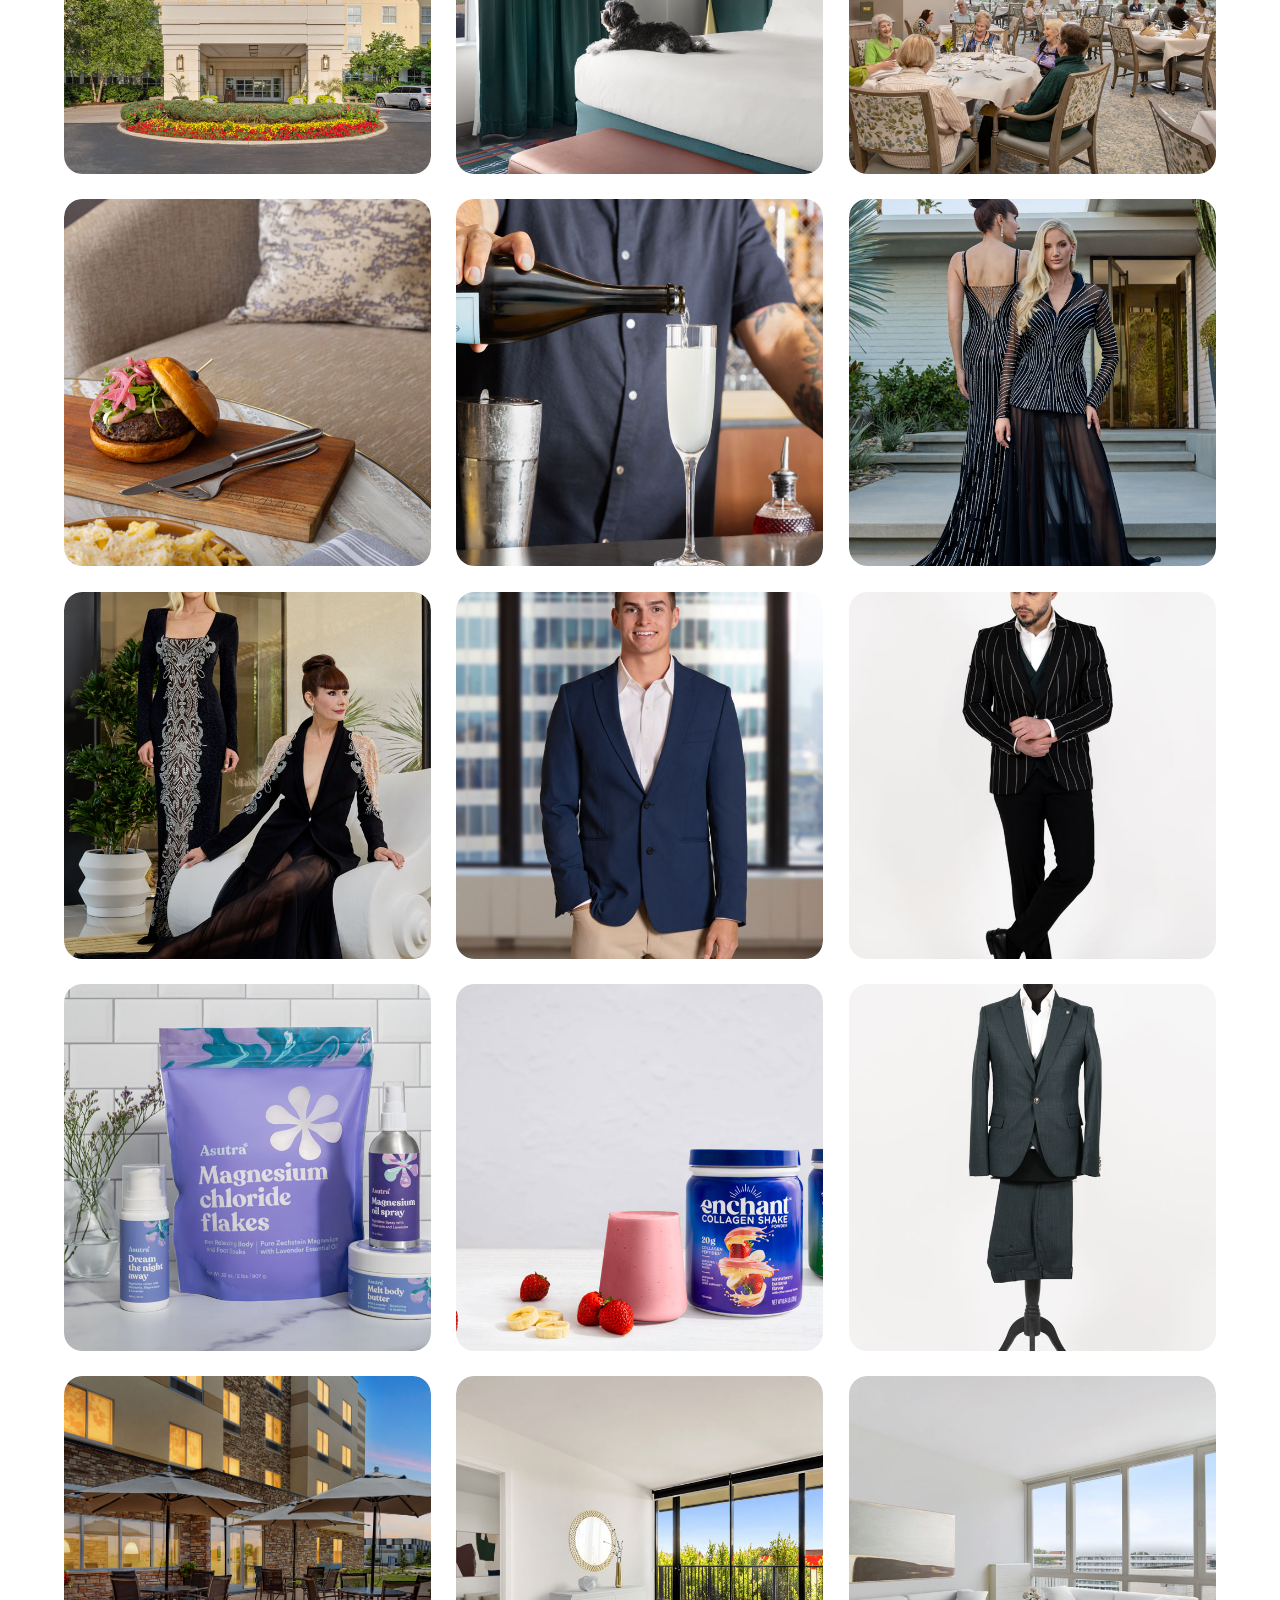
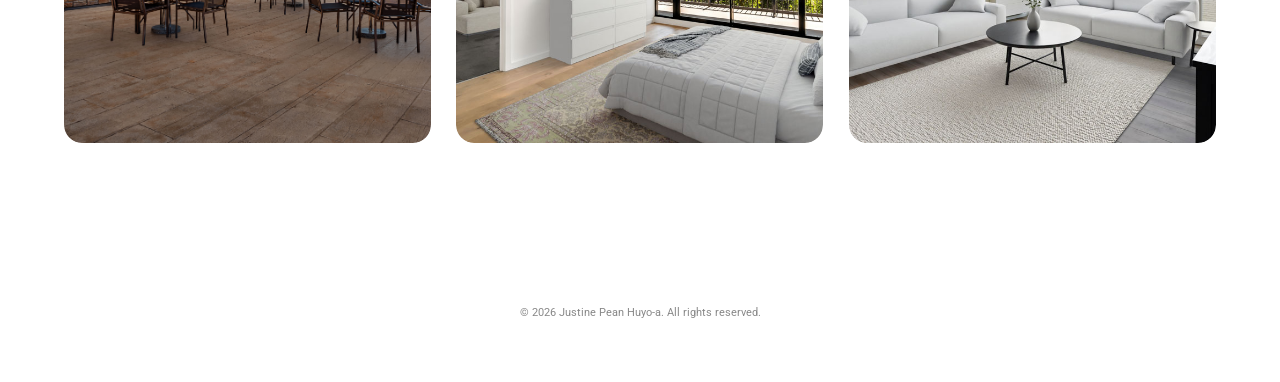
==== commit dfc6c42d: "fix: correct brand name spelling in page titles Replace "Just Th!nk" with "Just Think" in HTML title" ====
--- a/before-after.html
+++ b/before-after.html
@@ -3,7 +3,7 @@
 <head>
     <meta charset="UTF-8">
     <meta name="viewport" content="width=device-width, initial-scale=1.0">
-    <title>Just Th!nk | Before & After</title>
+    <title>Just Think | Before & After</title>
     <link rel="stylesheet" href="css/base.css">
     <link rel="stylesheet" href="css/before-after.css">
 </head>
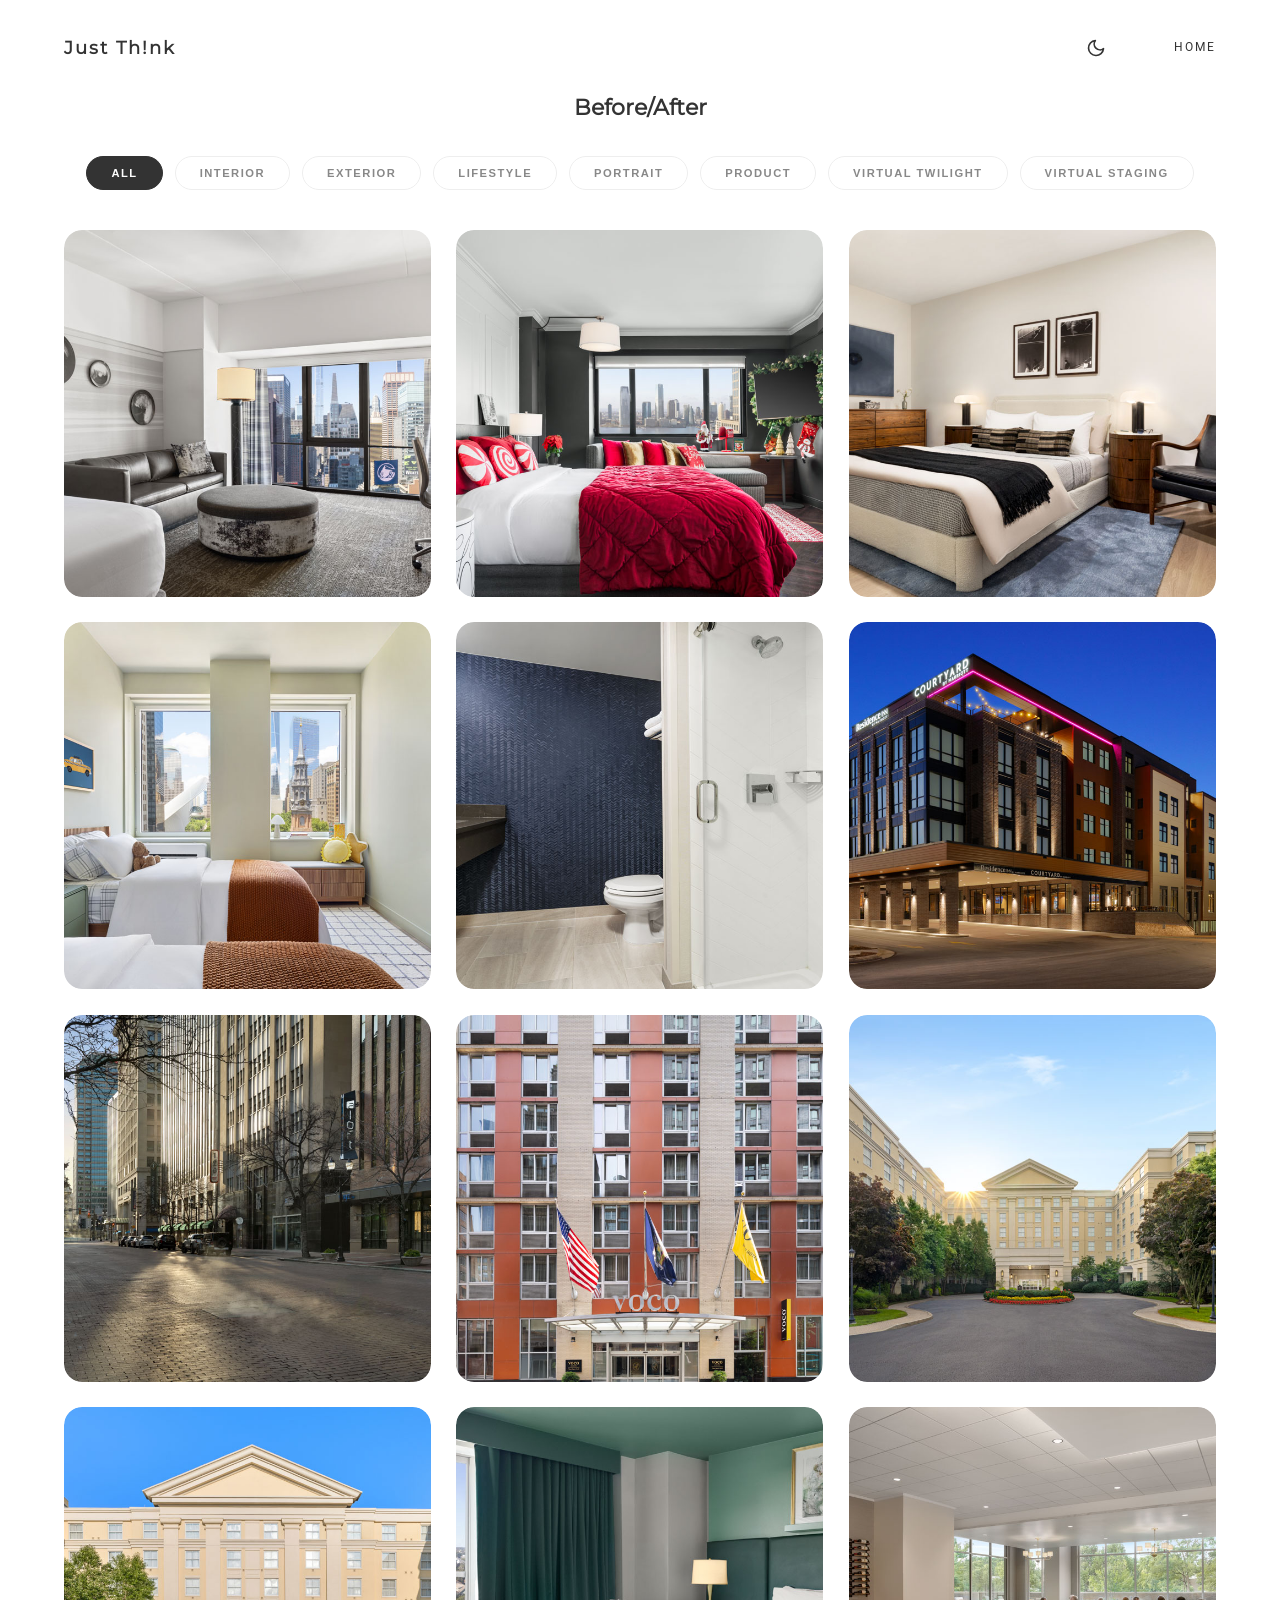
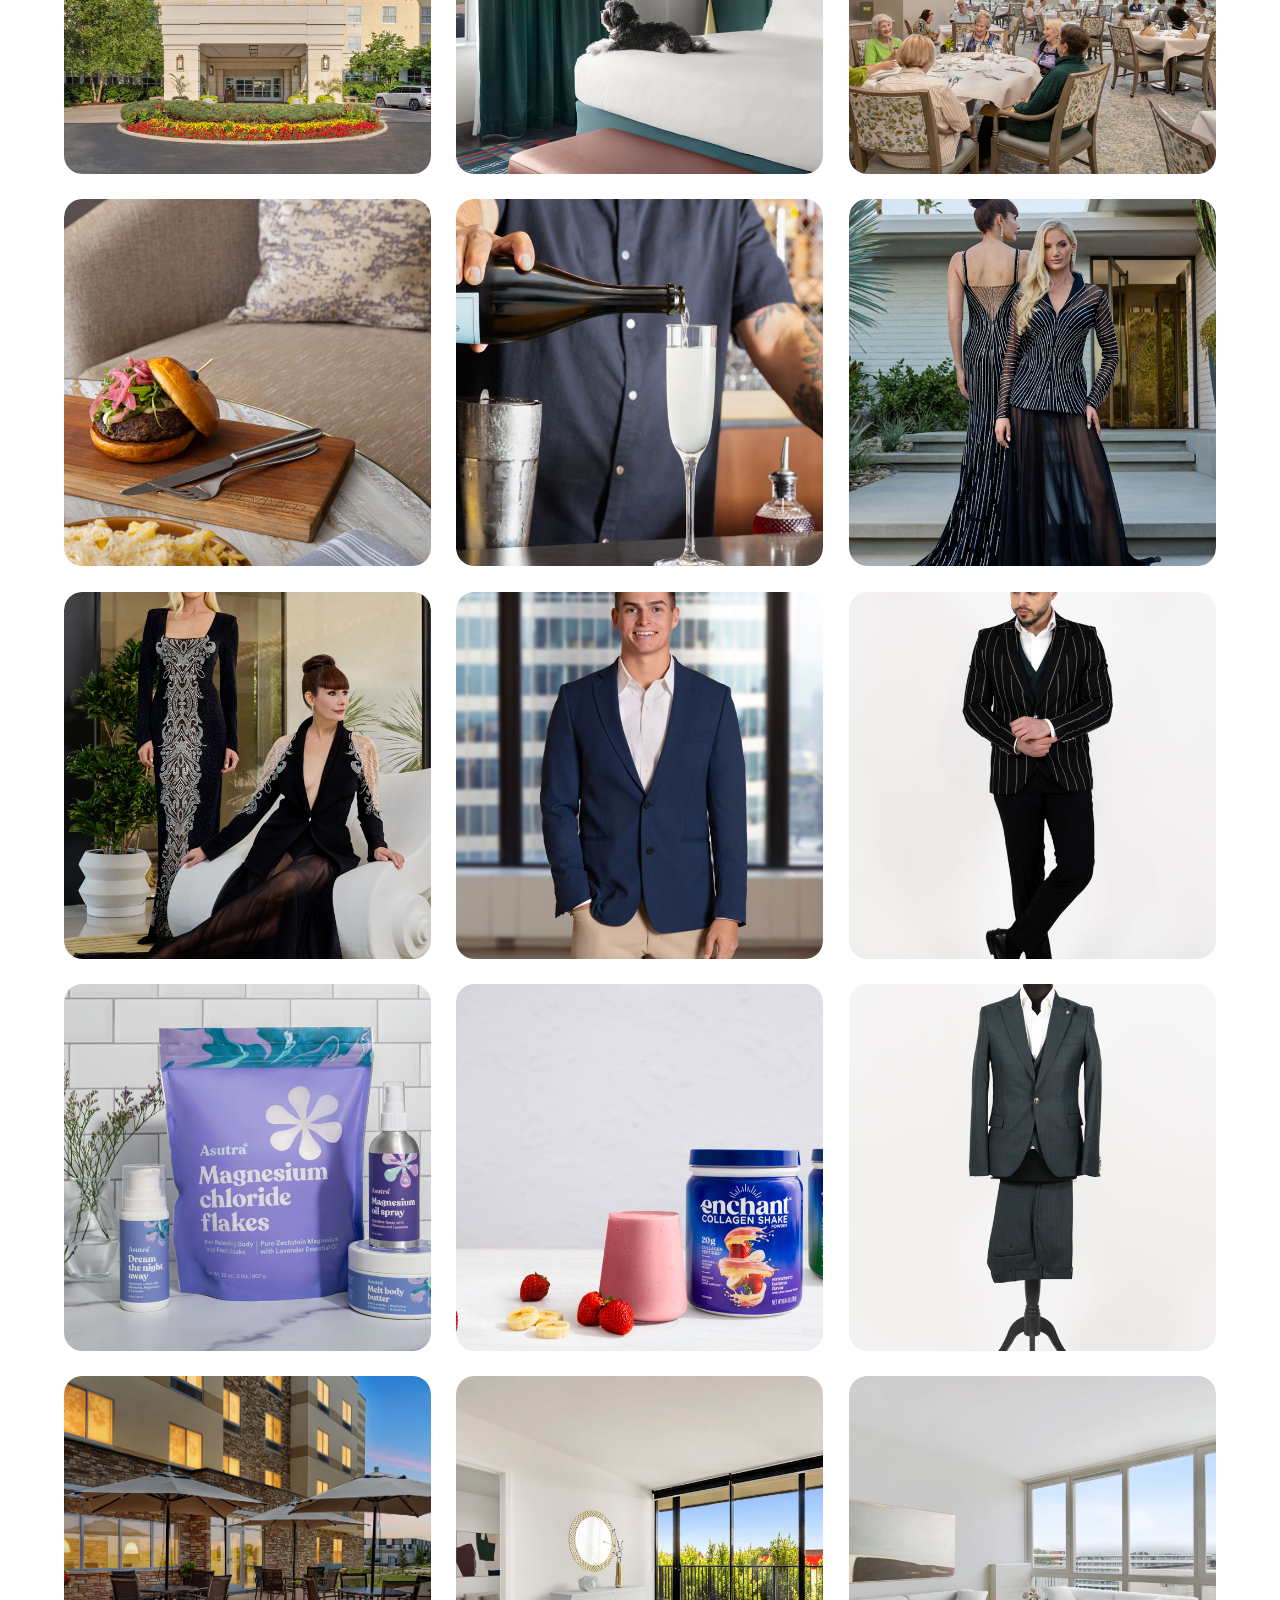
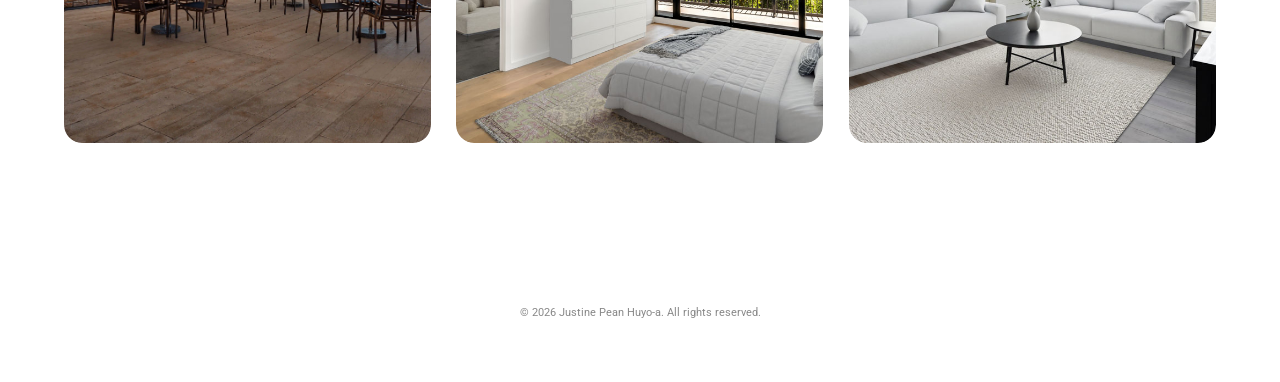
==== commit c28f5112: "Refactor code structure for improved readability and maintainability" ====
--- a/before-after.html
+++ b/before-after.html
@@ -135,7 +135,7 @@
                 <div class="overlay"><span>View Comparison</span></div>
             </div>
             <div class="gallery-item" data-before="images/vtbefore1.jpg, images/vtbefore1-1.jpg, images/vtbefore1-2.jpg, images/vtbefore1-3.jpg, images/vtbefore1-4.jpg" data-category="virtual-twilight">
-                <img src="images/vtafter1.jpg" alt="Virtual Twilight 1">
+                <img src="images/vtafter1.webp" alt="Virtual Twilight 1">
                 <div class="overlay"><span>View Comparison</span></div>
             </div>
             <div class="gallery-item" data-before="images/vsbefore1.jpg" data-category="virtual-staging">
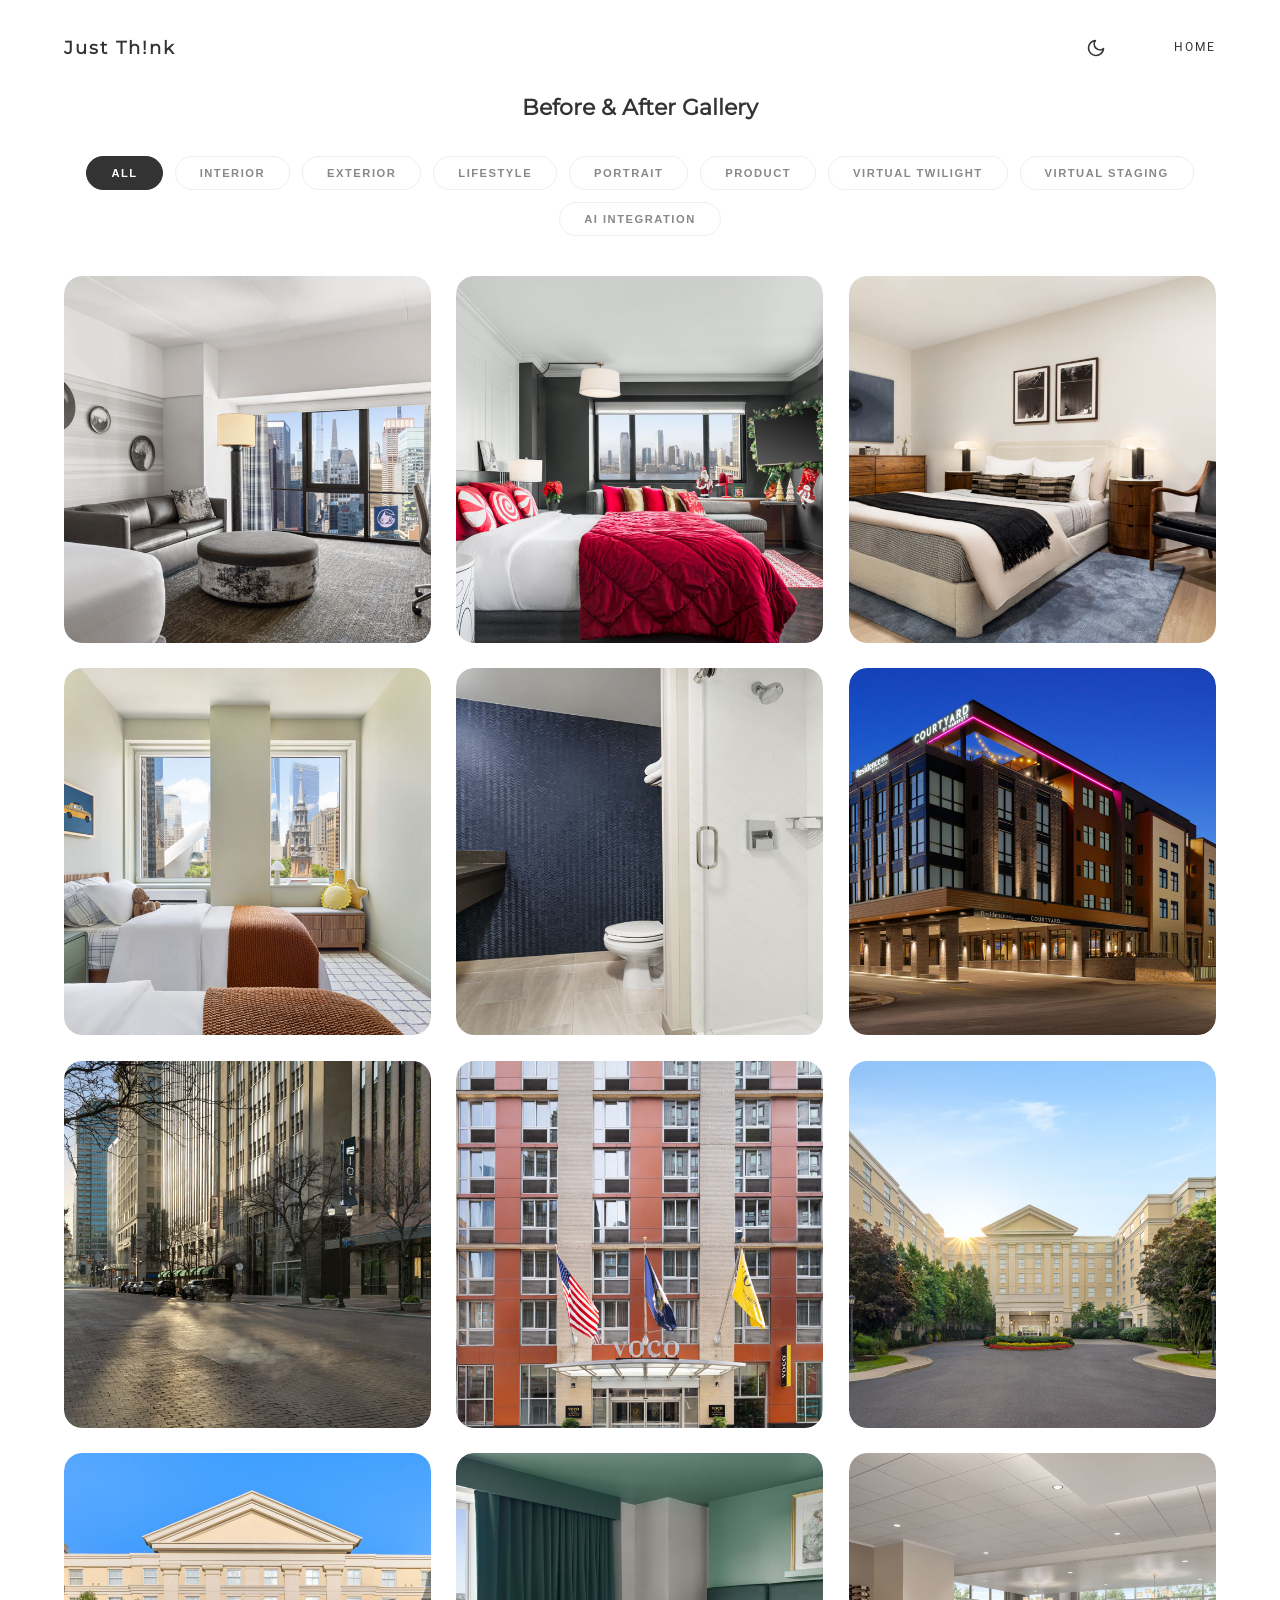
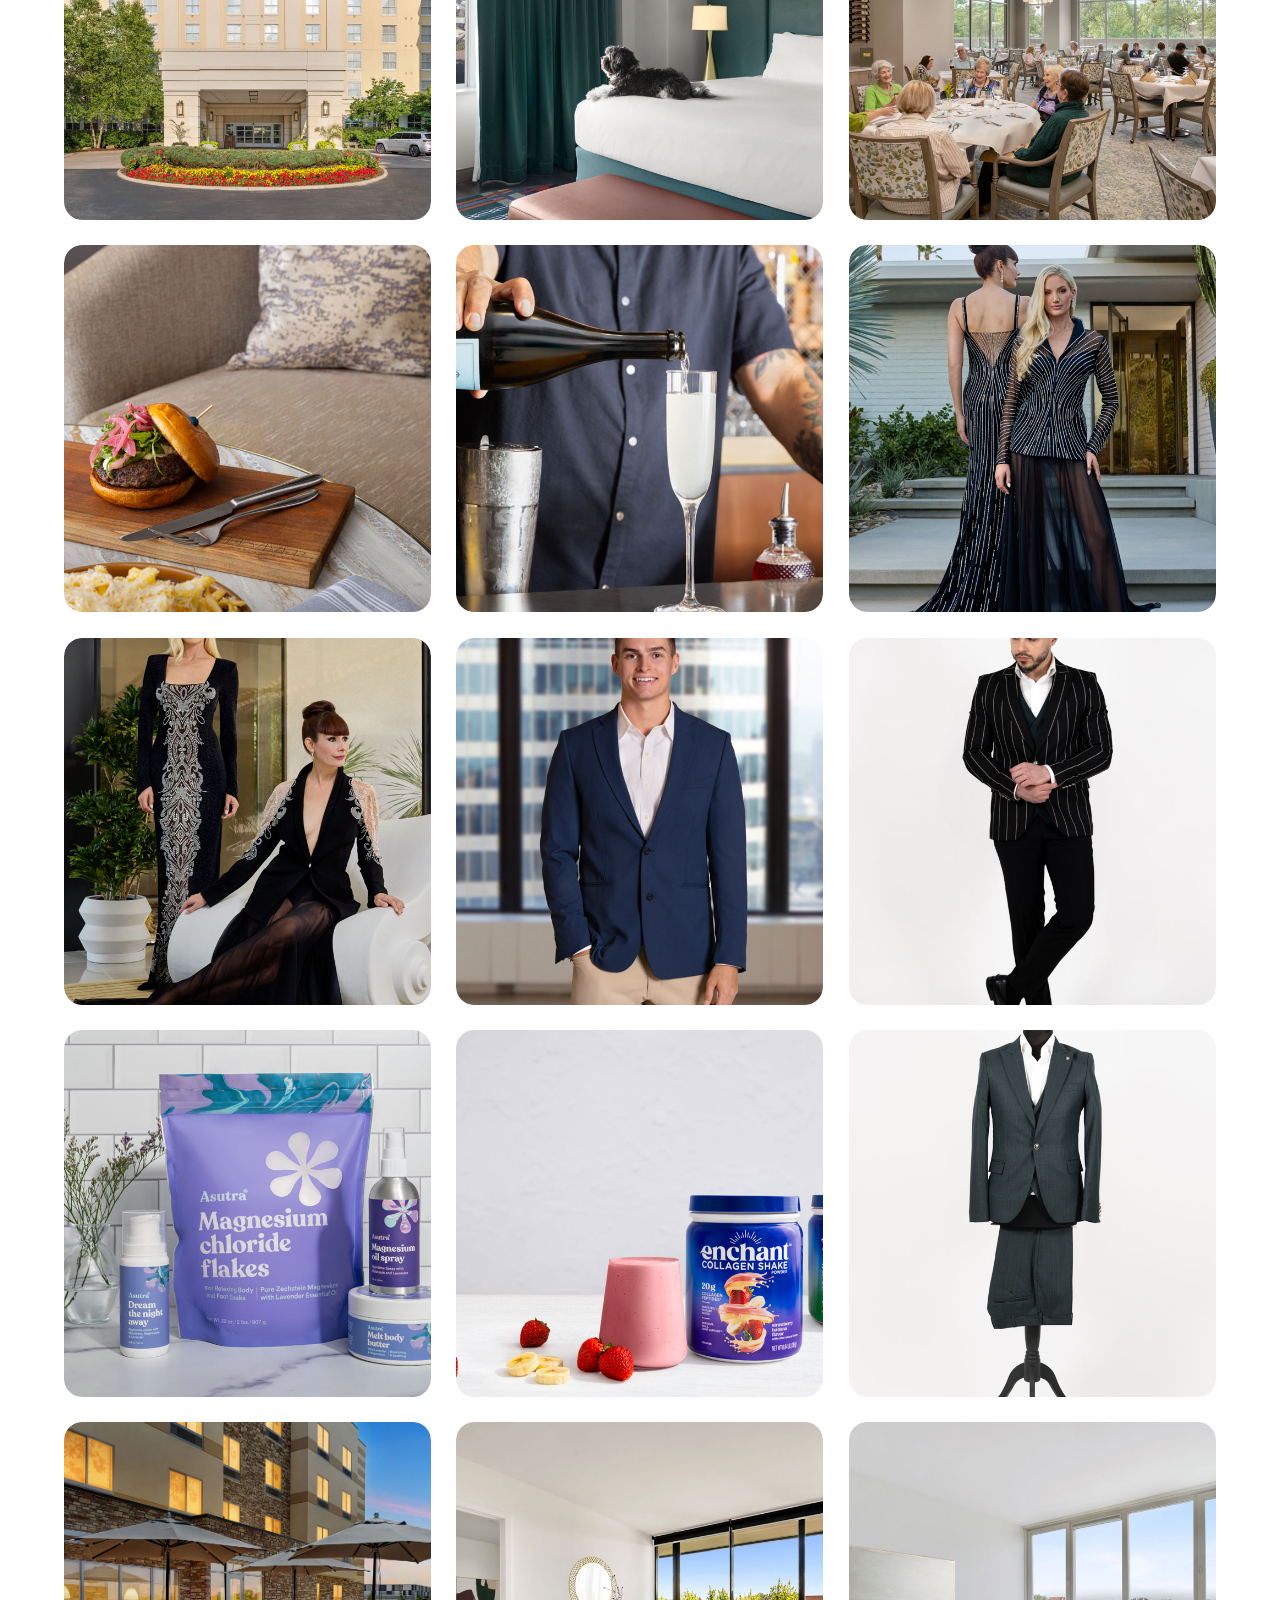
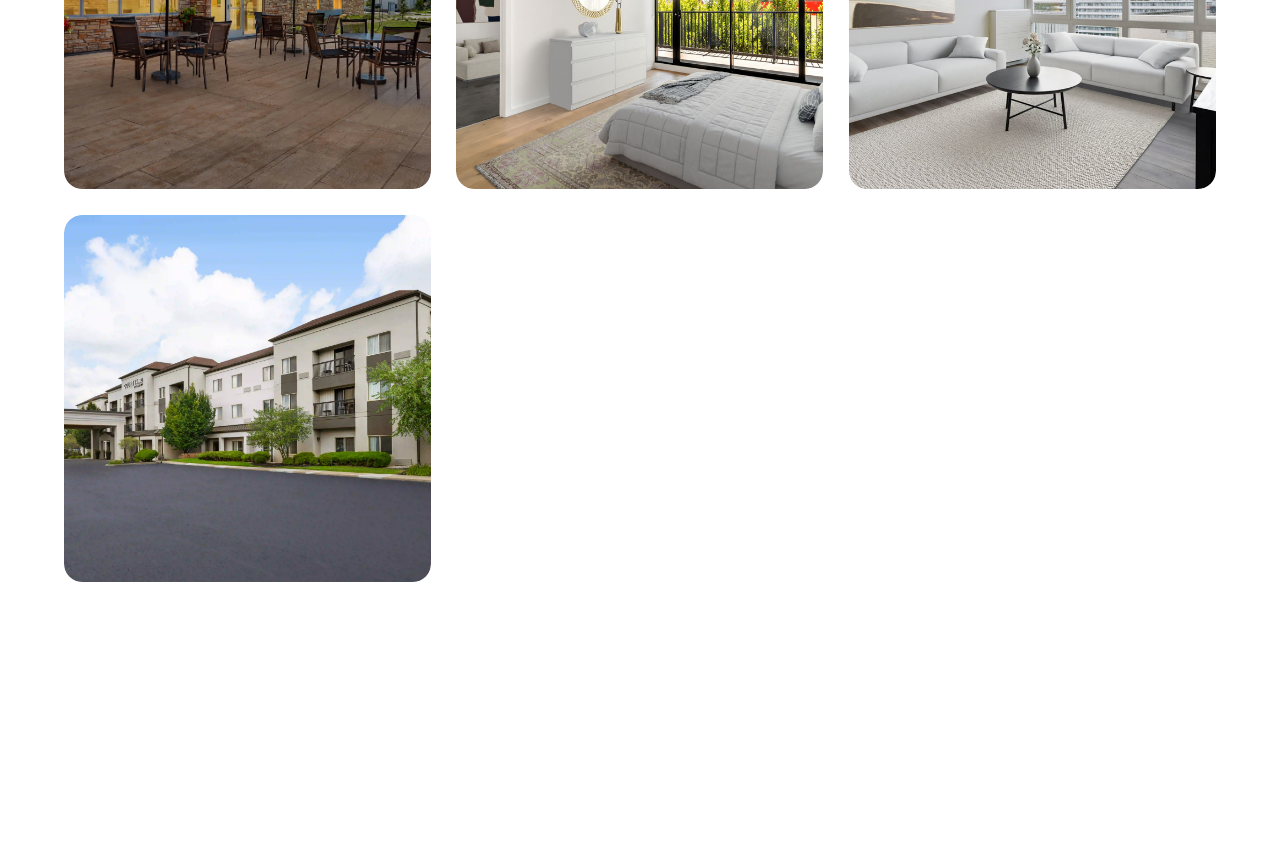
==== commit 12322ba3: "Refactor code structure for improved readability and maintainability" ====
--- a/before-after.html
+++ b/before-after.html
@@ -29,7 +29,7 @@
     <div class="scroll-progress"></div>
 
     <header class="before-after-header">
-        <h1>Before/After</h1>
+        <h1>Before & After Gallery</h1>
         <div class="before-after-filters">
             <button class="filter-btn active" data-filter="all">All</button>
             <button class="filter-btn" data-filter="interior">Interior</button>
@@ -39,6 +39,7 @@
             <button class="filter-btn" data-filter="product">Product</button>
             <button class="filter-btn" data-filter="virtual-twilight">Virtual Twilight</button>
             <button class="filter-btn" data-filter="virtual-staging">Virtual Staging</button>
+            <button class="filter-btn" data-filter="ai-integration">AI Integration</button>
         </div>
     </header>
 
@@ -146,6 +147,10 @@
                 <img src="images/vsafter2.jpg" alt="Virtual Staging 2">
                 <div class="overlay"><span>View Comparison</span></div>
             </div>
+            <div class="gallery-item" data-before="images/aibefore1.webp, images/aibefore1-1.webp, images/aibefore1-2.webp, images/aibefore1-3.webp" data-category="ai-integration">
+                <img src="images/aiafter1.webp" alt="AI Integration 1">
+                <div class="overlay"><span>View Comparison</span></div>
+            </div>
         </div>
     </main>
 
--- a/css/base.css
+++ b/css/base.css
@@ -411,6 +411,8 @@
 .comparison-slider .img-before {
     z-index: 2;
     clip-path: inset(0 calc(100% - var(--position)) 0 0);
+    will-change: clip-path;
+    transform: translateZ(0);
 }
 
 /* Top-aligned crop for vertical portrait photos (head & shoulders framing) */
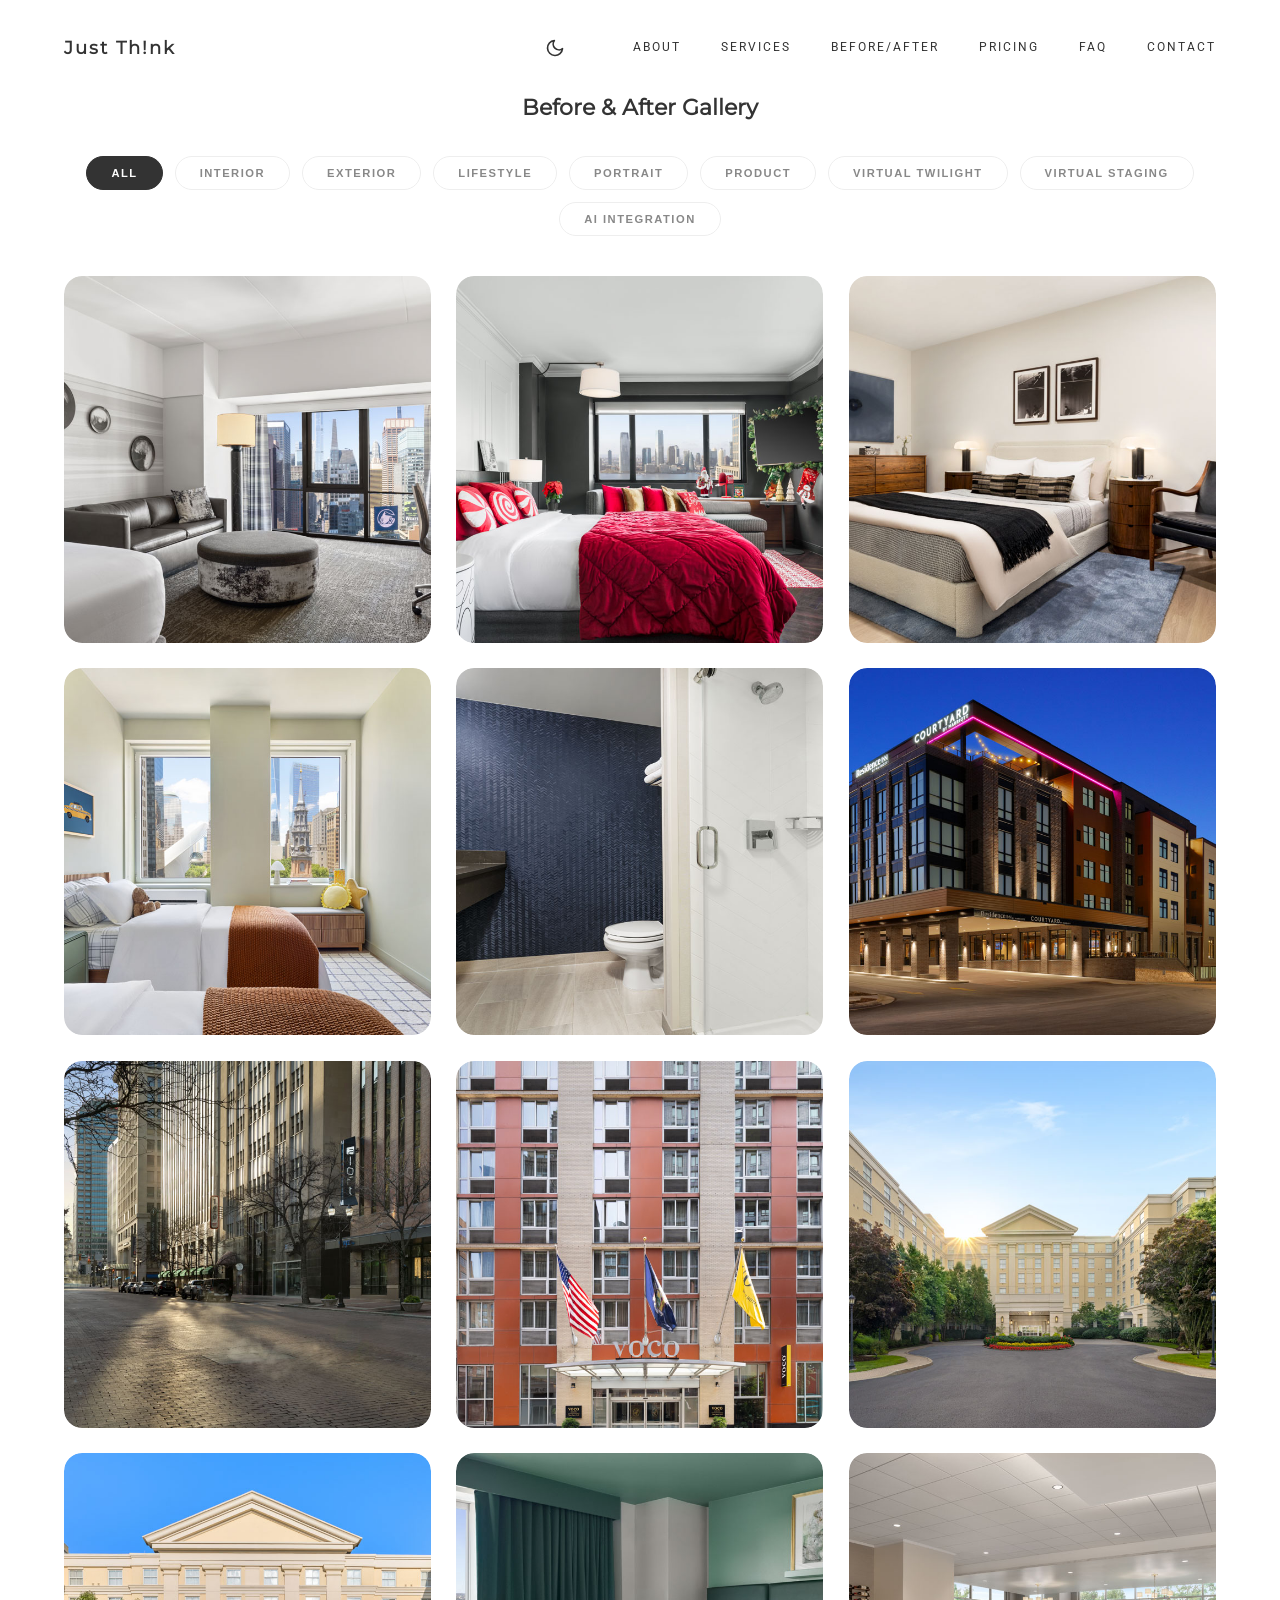
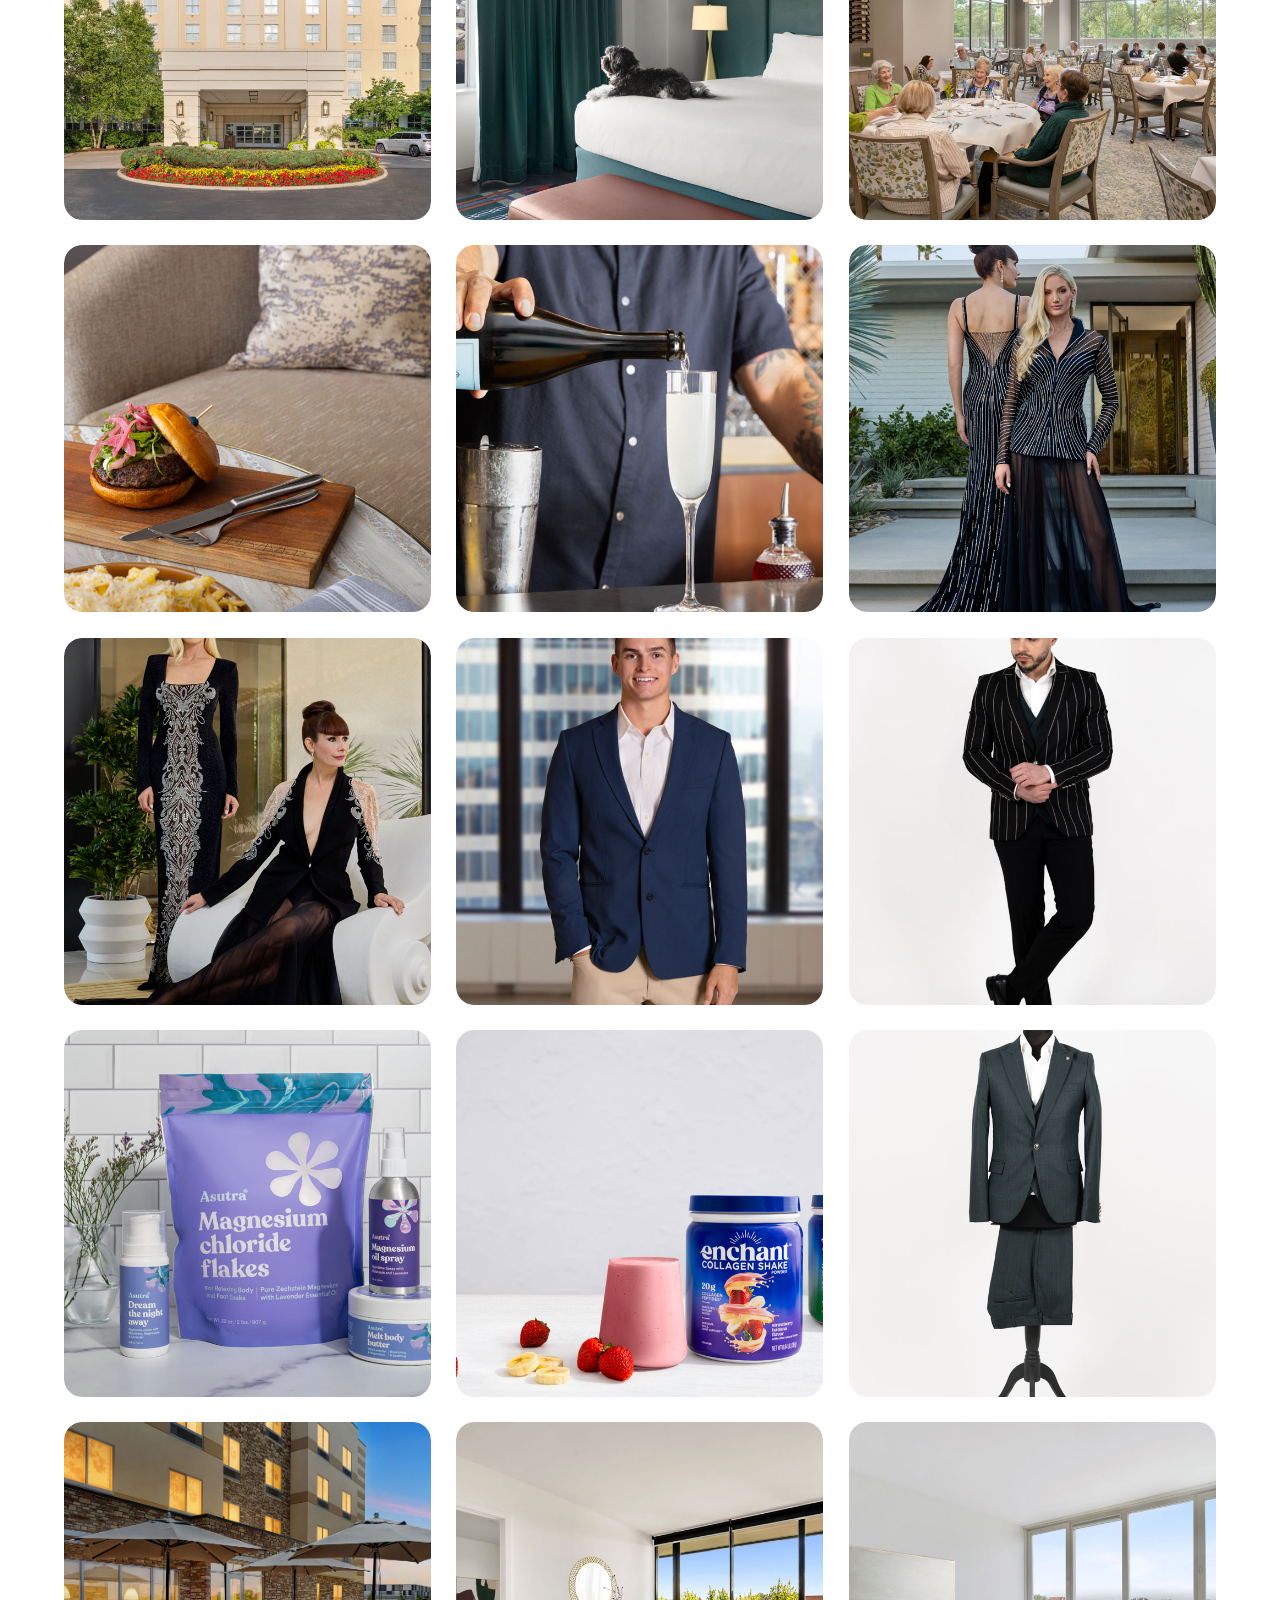
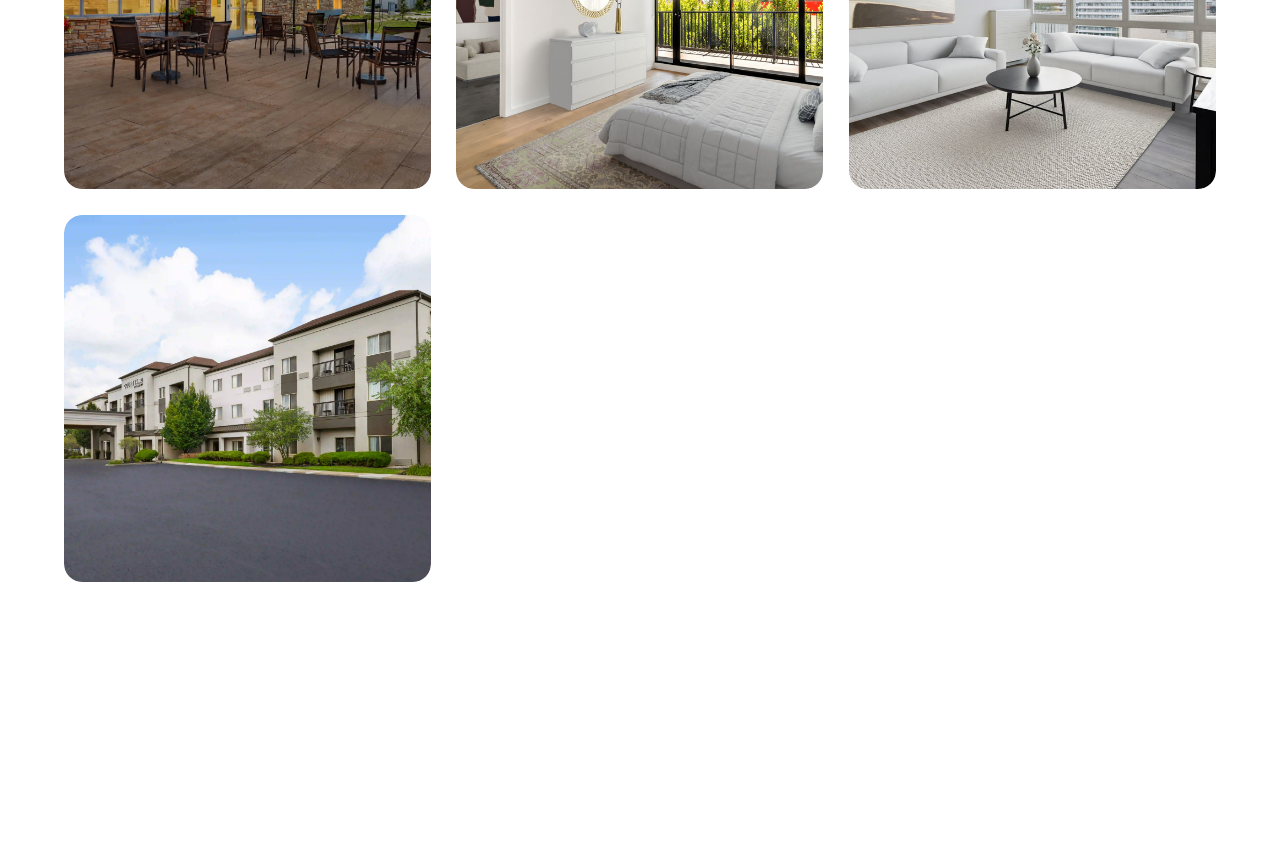
==== commit 569efd55: "feat: implement common elements loader for navbar and footer injection" ====
--- a/before-after.html
+++ b/before-after.html
@@ -9,24 +9,8 @@
 </head>
 <body oncontextmenu="return false;">
 
-    <nav class="navbar">
-        <div class="nav-container">
-            <a href="index.html" class="logo">Just Th!nk</a>
-            <button id="theme-toggle" class="theme-toggle" aria-label="Toggle color theme">
-                <svg class="sun-icon" width="20" height="20" viewBox="0 0 24 24" fill="none" stroke="currentColor" stroke-width="2" stroke-linecap="round" stroke-linejoin="round"><circle cx="12" cy="12" r="5"></circle><line x1="12" y1="1" x2="12" y2="3"></line><line x1="12" y1="21" x2="12" y2="23"></line><line x1="4.22" y1="4.22" x2="5.64" y2="5.64"></line><line x1="18.36" y1="18.36" x2="19.78" y2="19.78"></line><line x1="1" y1="12" x2="3" y2="12"></line><line x1="21" y1="12" x2="23" y2="12"></line><line x1="4.22" y1="19.78" x2="5.64" y2="18.36"></line><line x1="18.36" y1="5.64" x2="19.78" y2="4.22"></line></svg>
-                <svg class="moon-icon" width="20" height="20" viewBox="0 0 24 24" fill="none" stroke="currentColor" stroke-width="2" stroke-linecap="round" stroke-linejoin="round"><path d="M21 12.79A9 9 0 1 1 11.21 3 7 7 0 0 0 21 12.79z"></path></svg>
-            </button>
-            <button class="menu-toggle" aria-label="Toggle navigation" aria-expanded="false">
-                <span></span>
-                <span></span>
-                <span></span>
-            </button>
-            <div class="nav-links">
-                <a href="index.html">Home</a>
-            </div>
-        </div>
-    </nav>
-    <div class="scroll-progress"></div>
+    <!-- Navbar injected by common-elements.js -->
+    <div id="navbar-placeholder"></div>
 
     <header class="before-after-header">
         <h1>Before & After Gallery</h1>
@@ -154,15 +138,8 @@
         </div>
     </main>
 
-    <footer class="footer reveal-on-scroll">
-        <p>&copy; 2026 Justine Pean Huyo-a. All rights reserved.</p>
-    </footer>
-
-    <button class="back-to-top" aria-label="Back to top">
-        <svg width="20" height="20" viewBox="0 0 24 24" fill="none" stroke="currentColor" stroke-width="2.5" stroke-linecap="round" stroke-linejoin="round">
-            <polyline points="18 15 12 9 6 15"></polyline>
-        </svg>
-    </button>
+    <!-- Footer & Back-to-top injected by common-elements.js -->
+    <div id="footer-placeholder"></div>
 
     <!-- Comparison Modal -->
     <div id="modal" class="modal">
@@ -187,6 +164,7 @@
         </label>
     </div>
 
+    <script src="js/common-elements.js"></script>
     <script src="js/script.js"></script>
 </body>
 </html>
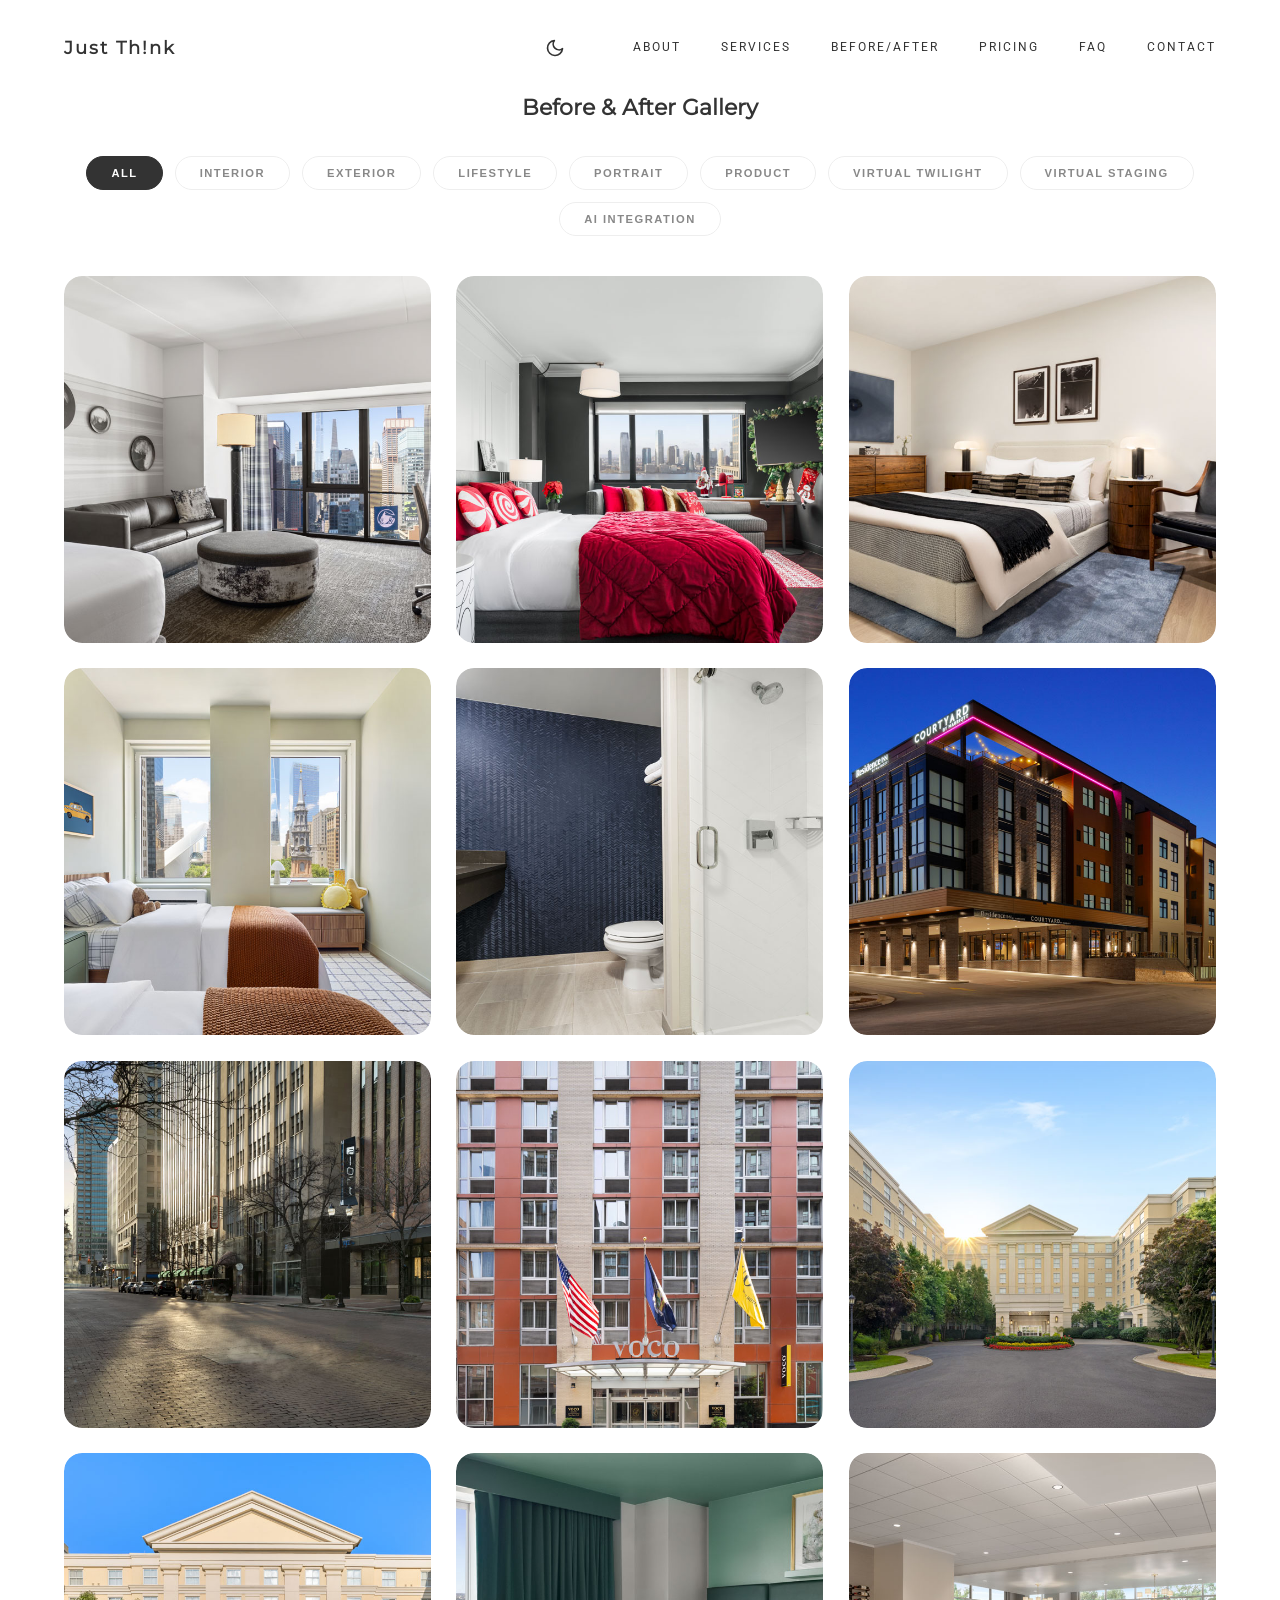
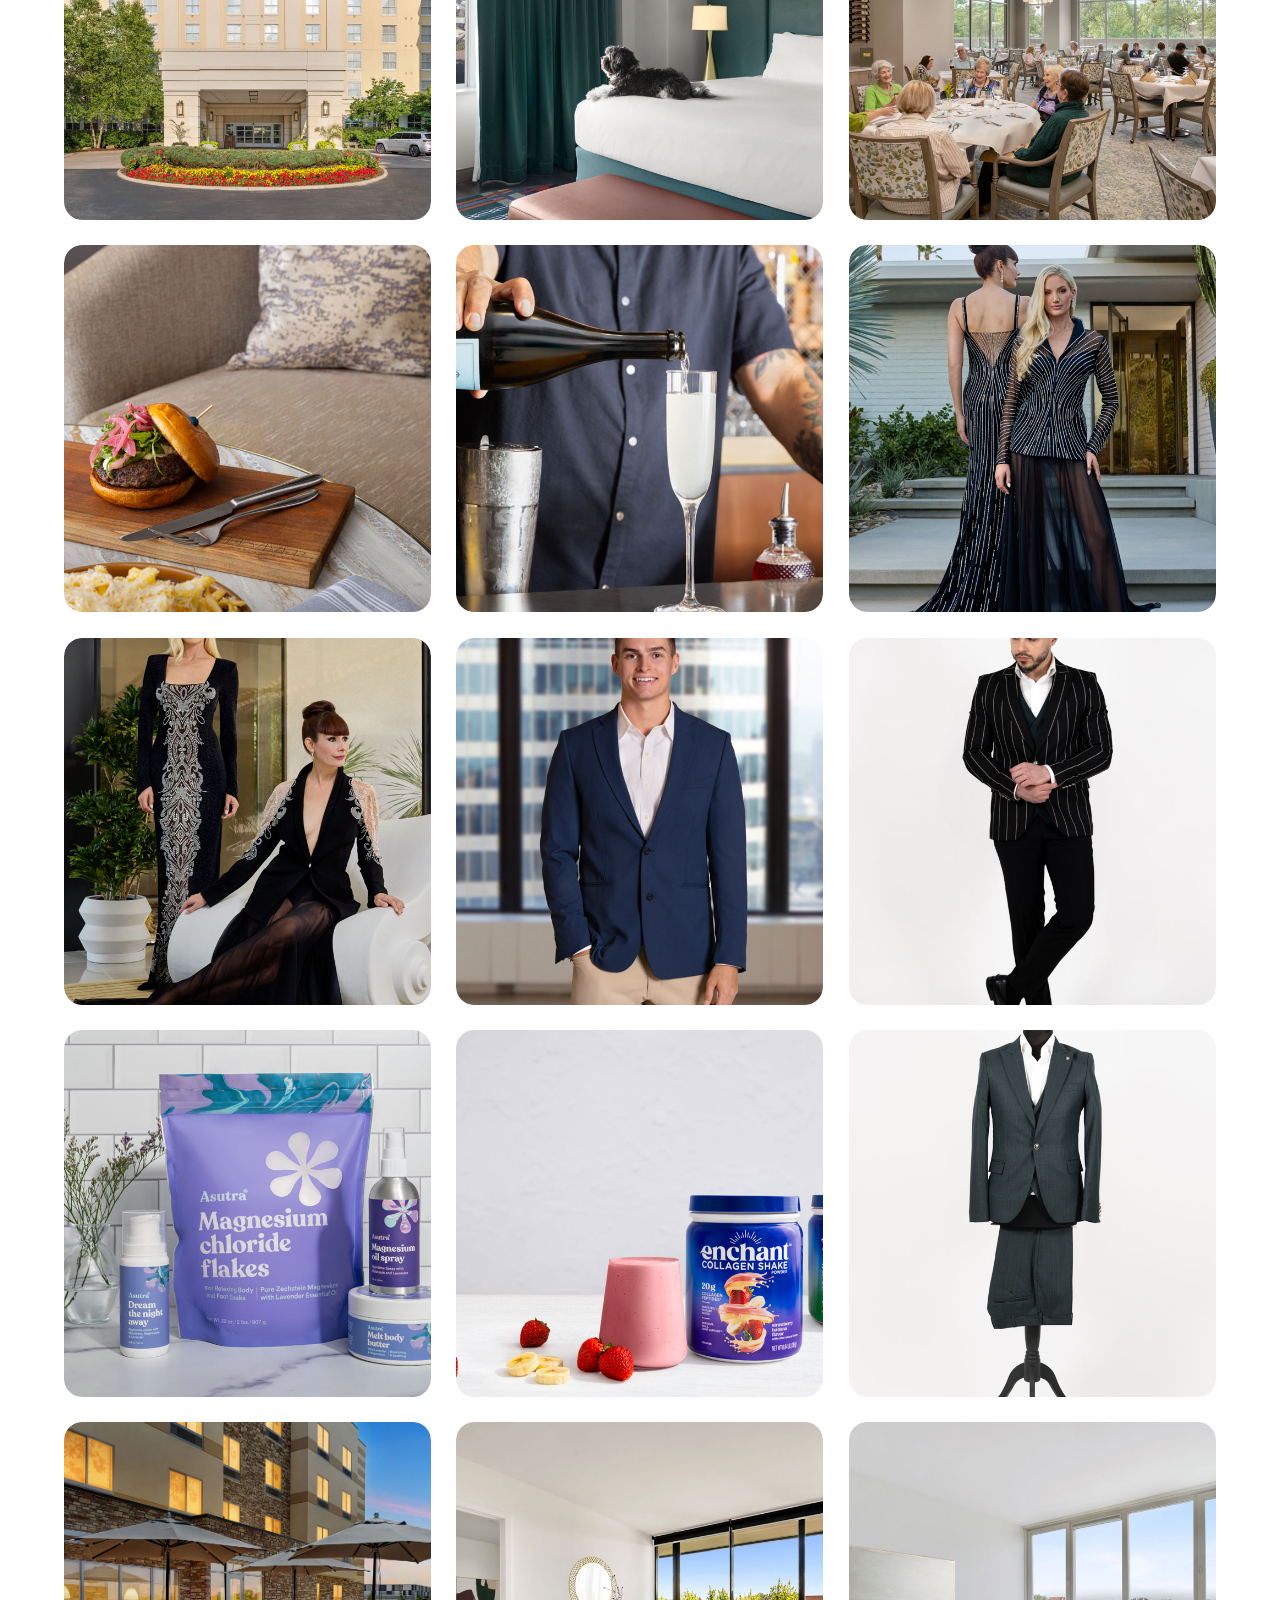
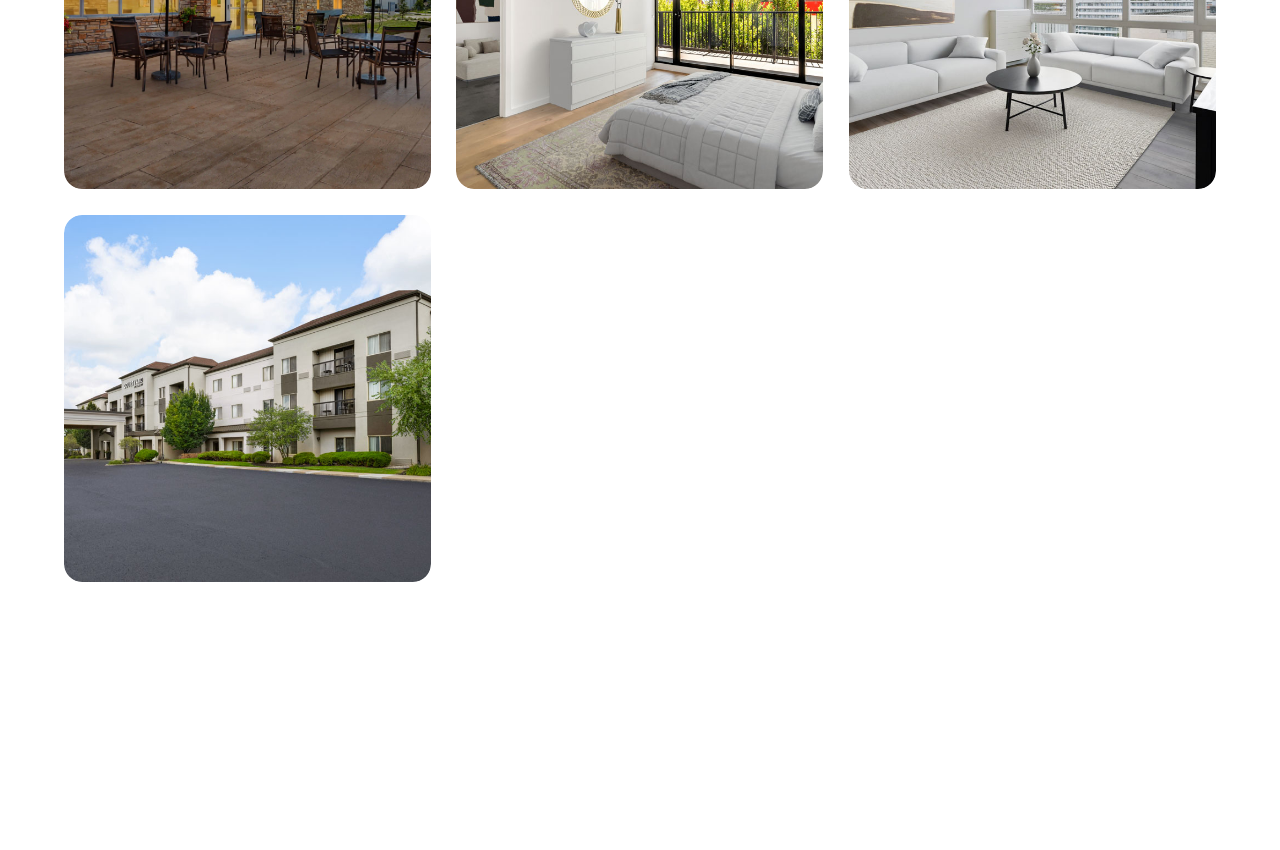
==== commit 391e8d58: "Refactor code structure for improved readability and maintainability" ====
--- a/before-after.html
+++ b/before-after.html
@@ -131,8 +131,8 @@
                 <img src="images/vsafter2.jpg" alt="Virtual Staging 2">
                 <div class="overlay"><span>View Comparison</span></div>
             </div>
-            <div class="gallery-item" data-before="images/aibefore1.webp, images/aibefore1-1.webp, images/aibefore1-2.webp, images/aibefore1-3.webp" data-category="ai-integration">
-                <img src="images/aiafter1.webp" alt="AI Integration 1">
+            <div class="gallery-item" data-before="images/aibefore1.jpg, images/aibefore1-1.jpg, images/aibefore1-2.jpg, images/aibefore1-3.jpg" data-category="ai-integration">
+                <img src="images/aiafter1.jpg" alt="AI Integration 1">
                 <div class="overlay"><span>View Comparison</span></div>
             </div>
         </div>
--- a/css/base.css
+++ b/css/base.css
@@ -411,8 +411,6 @@
 .comparison-slider .img-before {
     z-index: 2;
     clip-path: inset(0 calc(100% - var(--position)) 0 0);
-    will-change: clip-path;
-    transform: translateZ(0);
 }
 
 /* Top-aligned crop for vertical portrait photos (head & shoulders framing) */
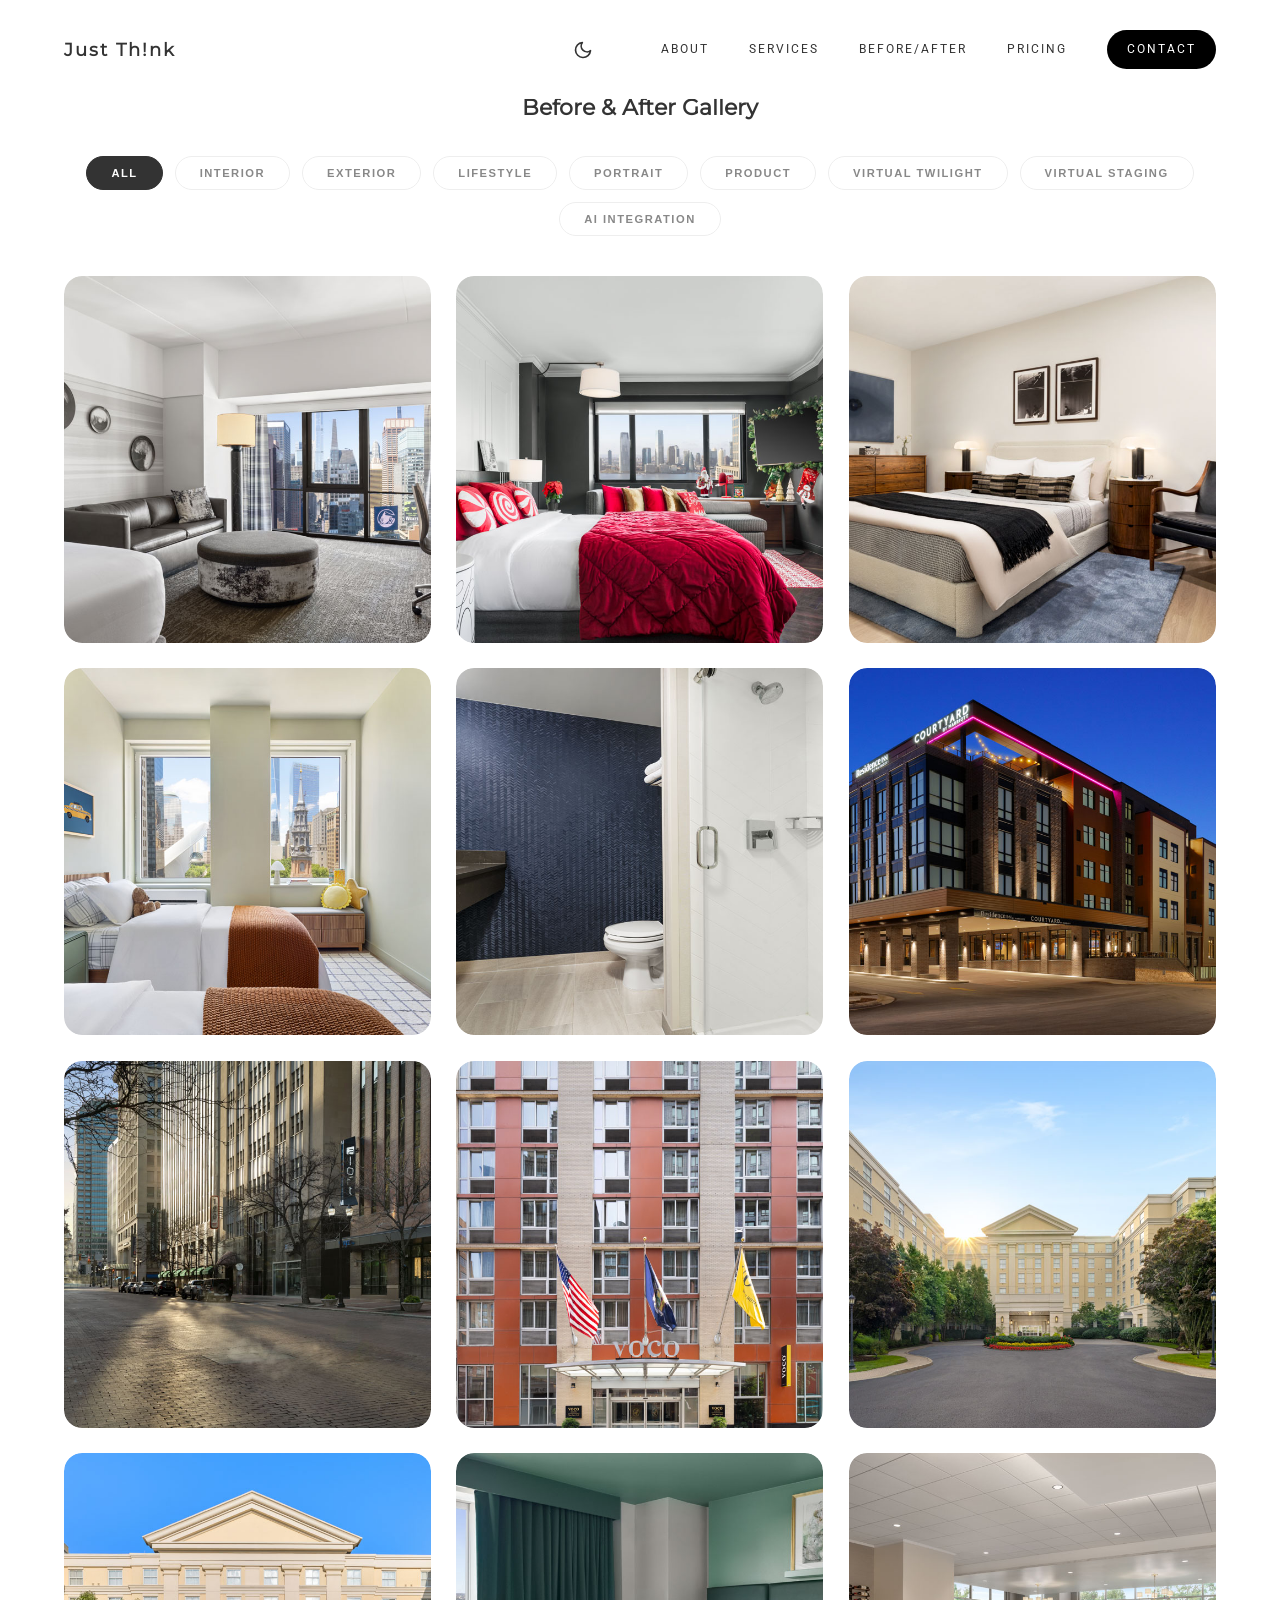
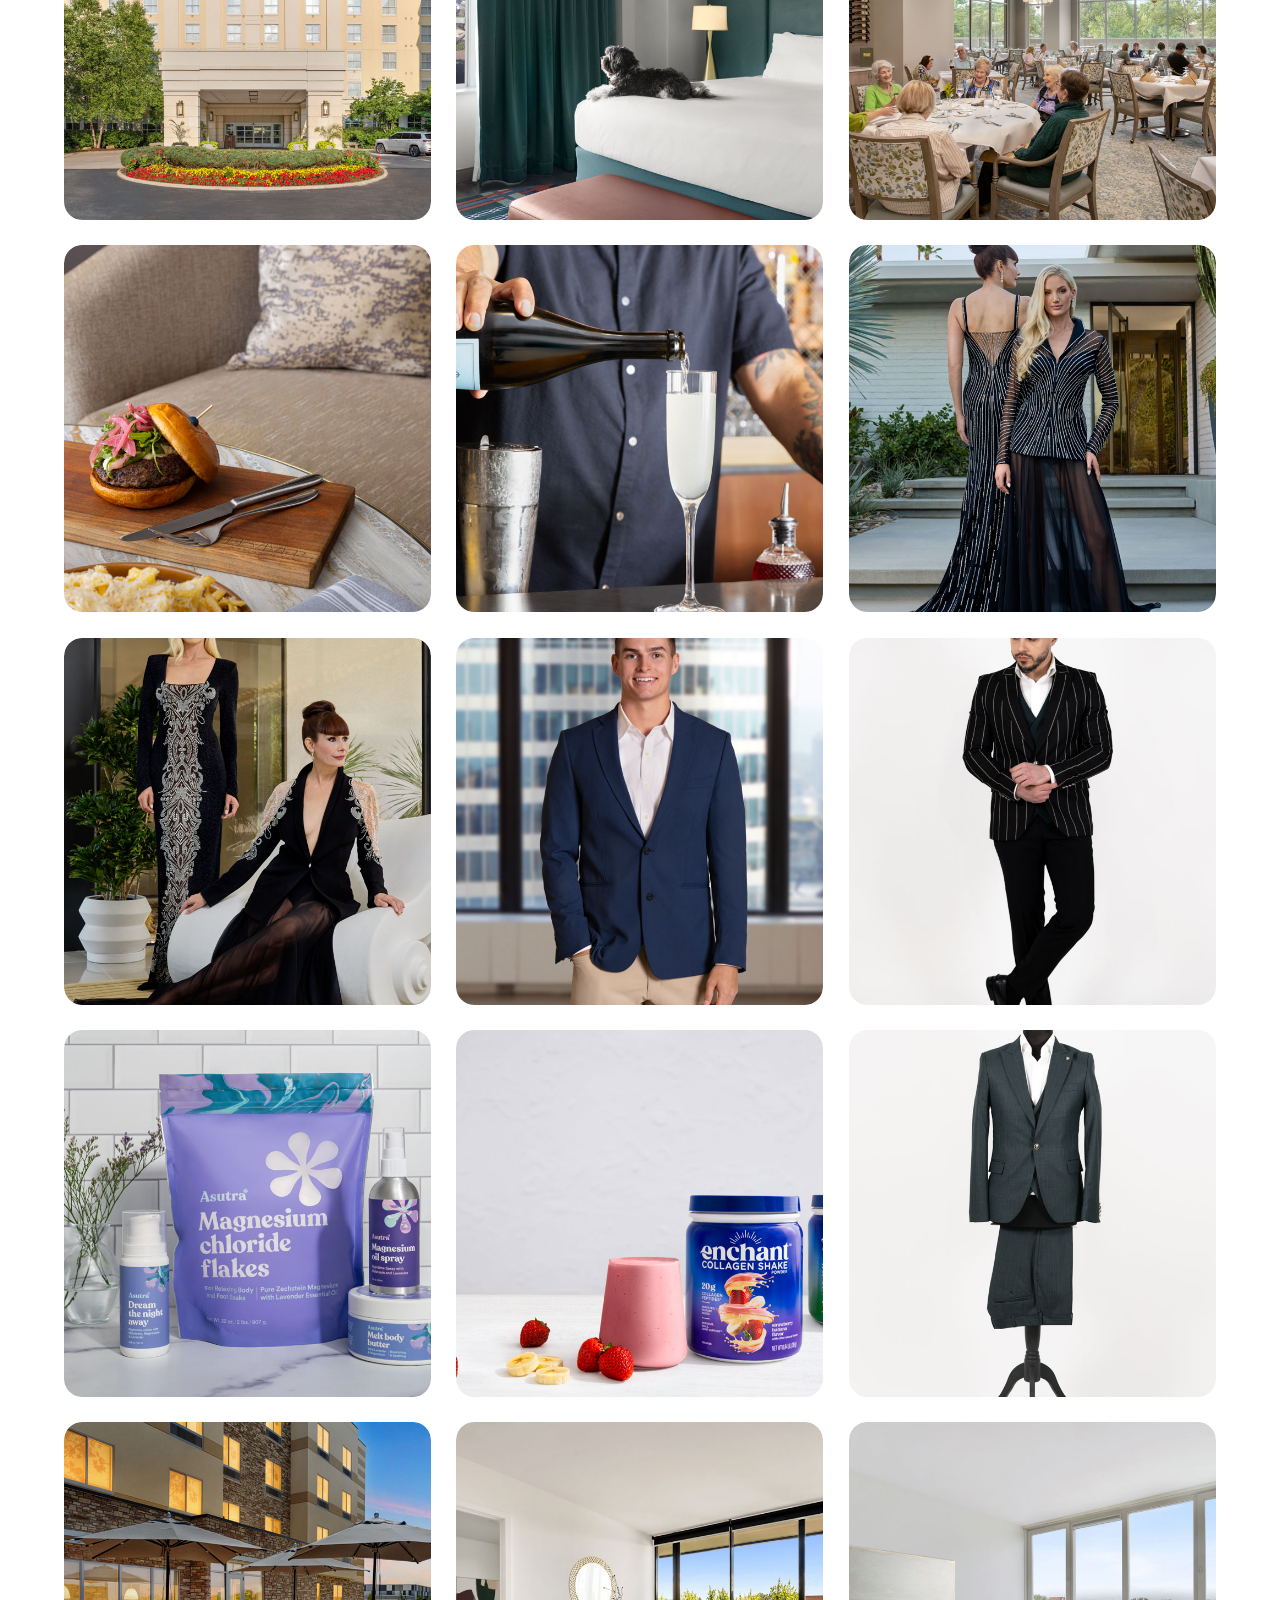
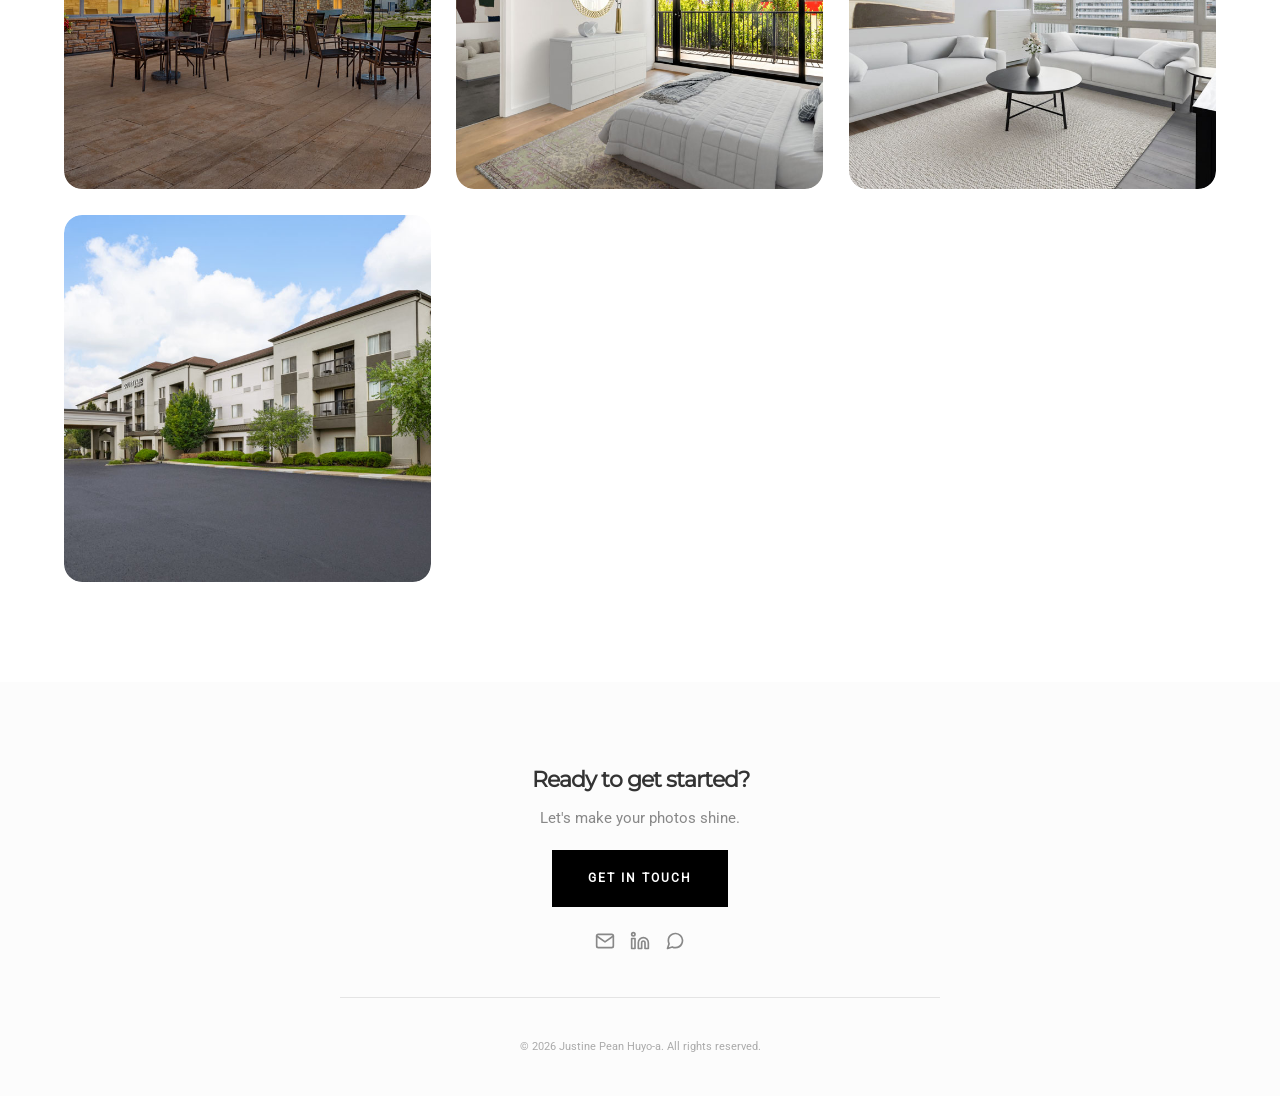
==== commit 53f609a7: "Add contact form handler with client-side validation and submission logic - Implement real-time vali" ====
--- a/before-after.html
+++ b/before-after.html
@@ -34,8 +34,7 @@
                 <img src="images/interiorafter1.jpg" alt="Interior 1">
                 <div class="overlay"><span>View Comparison</span></div>
             </div>
-            <div class="gallery-item" data-before="images/interiorbefore2.jpg, images/interiorbefore2-1.jpg, images/interiorbefore2-2.jpg, images/interiorbefore2-3.jpg, images/interiorbefore2-4.jpg,
-                images/interiorbefore2-5.jpg" data-category="interior">
+            <div class="gallery-item" data-before="images/interiorbefore2.jpg, images/interiorbefore2-1.jpg, images/interiorbefore2-2.jpg, images/interiorbefore2-3.jpg, images/interiorbefore2-4.jpg, images/interiorbefore2-5.jpg" data-category="interior">
                 <img src="images/interiorafter2.jpg" alt="Interior 2">
                 <div class="overlay"><span>View Comparison</span></div>
             </div>
@@ -55,8 +54,7 @@
                 <img src="images/exteriorafter1.jpg" alt="Exterior 1">
                 <div class="overlay"><span>View Comparison</span></div>
             </div>
-            <div class="gallery-item" data-before="images/exteriorbefore2.jpg, images/exteriorbefore2-1.jpg, images/exteriorbefore2-2.jpg, images/exteriorbefore2-3.jpg, images/exteriorbefore2-4.jpg,
-                images/exteriorbefore2-5.jpg" data-category="exterior">
+            <div class="gallery-item" data-before="images/exteriorbefore2.jpg, images/exteriorbefore2-1.jpg, images/exteriorbefore2-2.jpg, images/exteriorbefore2-3.jpg, images/exteriorbefore2-4.jpg, images/exteriorbefore2-5.jpg" data-category="exterior">
                 <img src="images/exteriorafter2.jpg" alt="Exterior 2">
                 <div class="overlay"><span>View Comparison</span></div>
             </div>
@@ -77,9 +75,7 @@
                 <img src="images/lifestyleafter1.jpg" alt="Lifestyle 1">
                 <div class="overlay"><span>View Comparison</span></div>
             </div>
-            <div class="gallery-item" data-before="images/lifestylebefore2.jpg, images/lifestylebefore2-1.jpg, images/lifestylebefore2-2.jpg, images/lifestylebefore2-3.jpg, images/lifestylebefore2-4.jpg, images/lifestylebefore2-5.jpg,
-                images/lifestylebefore2-6.jpg, images/lifestylebefore2-7.jpg, images/lifestylebefore2-8.jpg, images/lifestylebefore2-9.jpg, images/lifestylebefore2-10.jpg, images/lifestylebefore2-11.jpg, images/lifestylebefore2-12.jpg,
-                images/lifestylebefore2-13.jpg, images/lifestylebefore2-14.jpg" data-category="lifestyle">
+            <div class="gallery-item" data-before="images/lifestylebefore2.jpg, images/lifestylebefore2-1.jpg, images/lifestylebefore2-2.jpg, images/lifestylebefore2-3.jpg, images/lifestylebefore2-4.jpg, images/lifestylebefore2-5.jpg, images/lifestylebefore2-6.jpg, images/lifestylebefore2-7.jpg, images/lifestylebefore2-8.jpg, images/lifestylebefore2-9.jpg, images/lifestylebefore2-10.jpg, images/lifestylebefore2-11.jpg, images/lifestylebefore2-12.jpg, images/lifestylebefore2-13.jpg, images/lifestylebefore2-14.jpg" data-category="lifestyle">
                 <img src="images/lifestyleafter2.jpg" alt="Lifestyle 2">
                 <div class="overlay"><span>View Comparison</span></div>
             </div>
@@ -120,7 +116,7 @@
                 <div class="overlay"><span>View Comparison</span></div>
             </div>
             <div class="gallery-item" data-before="images/vtbefore1.jpg, images/vtbefore1-1.jpg, images/vtbefore1-2.jpg, images/vtbefore1-3.jpg, images/vtbefore1-4.jpg" data-category="virtual-twilight">
-                <img src="images/vtafter1.webp" alt="Virtual Twilight 1">
+                <img src="images/vtafter1.jpg" alt="Virtual Twilight 1">
                 <div class="overlay"><span>View Comparison</span></div>
             </div>
             <div class="gallery-item" data-before="images/vsbefore1.jpg" data-category="virtual-staging">
--- a/css/base.css
+++ b/css/base.css
@@ -52,7 +52,7 @@
 
 /* Only enable scroll snapping on larger screens for the main page */
 @media (min-width: 1024px) {
-    html:not(.before-after-page) {
+    html:not(.before-after-page):not(.contact-page) {
         scroll-snap-type: y proximity;
     }
 }
@@ -346,7 +346,7 @@
 }
 
 .btn-secondary { background: transparent; color: var(--text); }
-.btn:hover { background: var(--accent); color: #fff; transform: translateY(-3px); }
+.btn:hover { background: var(--accent); color: #fff; text-decoration: none; transform: translateY(-3px); }
 
 /* Primary CTA — defined once, used at every main conversion point */
 .btn-primary {
@@ -359,6 +359,7 @@
     background: var(--accent);
     color: #fff;
     opacity: 0.85;
+    text-decoration: none;
 }
 
 body.dark-mode .btn-primary {
@@ -573,12 +574,89 @@
     }
 }
 
+/* Bouncing effect for Contact nav button on hover */
+@keyframes navBounce {
+    0% { transform: translateY(0); }
+    30% { transform: translateY(-8px); }
+    50% { transform: translateY(-4px); }
+    70% { transform: translateY(-6px); }
+    100% { transform: translateY(0); }
+}
+
 /* 6. FOOTER */
 .footer {
-    padding: 60px 5%;
+    padding: 80px 5% 40px;
     text-align: center;
     font-size: 0.7rem;
     color: var(--subtle);
+}
+
+.footer-inner {
+    max-width: 600px;
+    margin: 0 auto;
+}
+
+.footer-cta {
+    margin-bottom: 40px;
+    padding-bottom: 40px;
+    border-bottom: 1px solid rgba(128, 128, 128, 0.2);
+}
+
+.footer-cta h3 {
+    font-family: 'Montserrat', sans-serif;
+    font-size: 1.4rem;
+    font-weight: 700;
+    letter-spacing: -1px;
+    margin-bottom: 8px;
+    color: var(--text);
+}
+
+.footer-cta p {
+    color: var(--subtle);
+    font-size: 0.95rem;
+    margin-bottom: 20px;
+}
+
+.footer-cta .btn {
+    display: inline-block;
+}
+
+.footer-contact-links {
+    display: flex;
+    justify-content: center;
+    gap: 15px;
+    margin-top: 24px;
+}
+
+.footer-bottom {
+    opacity: 0.7;
+}
+
+/* Nav CTA Button */
+.nav-cta {
+    background: var(--accent);
+    color: var(--bg) !important;
+    padding: 10px 20px !important;
+    border-radius: 999px;
+    font-weight: 600;
+    font-size: 0.72rem;
+    letter-spacing: 1px;
+    text-transform: uppercase;
+    transition: all 0.3s ease;
+}
+
+.nav-cta:hover {
+    opacity: 0.85;
+    transform: translateY(-3px);
+    text-decoration: none;
+}
+body.dark-mode .nav-cta:hover {
+    opacity: 0.85;
+}
+
+body.dark-mode .nav-cta {
+    background: var(--accent);
+    color: var(--bg) !important;
 }
 
 /* 7. SHARED RESPONSIVE */
@@ -619,12 +697,31 @@
         animation-duration: 0.4s;
     }
 
+    /* Reset nav-cta styles in mobile menu */
+    .nav-links a.nav-cta {
+        background: var(--accent);
+        color: var(--bg) !important;
+        padding: 12px 24px !important;
+        text-align: center;
+        margin-top: 8px;
+        border-radius: 999px;
+        transition: all 0.3s ease;
+    }
+
+    .nav-links a.nav-cta:hover {
+        opacity: 0.85;
+        transform: translateY(-3px);
+        text-decoration: none;
+    }
+    body.dark-mode .nav-links a.nav-cta:hover {
+        opacity: 0.85;
+    }
+
     /* Faster staggered entrance for mobile */
     .nav-links a:nth-child(1) { animation-delay: 0.05s; }
     .nav-links a:nth-child(2) { animation-delay: 0.1s; }
     .nav-links a:nth-child(3) { animation-delay: 0.15s; }
     .nav-links a:nth-child(4) { animation-delay: 0.2s; }
-    .nav-links a:nth-child(5) { animation-delay: 0.25s; }
 
     .btn { padding: 14px 22px; font-size: 0.65rem; }
 
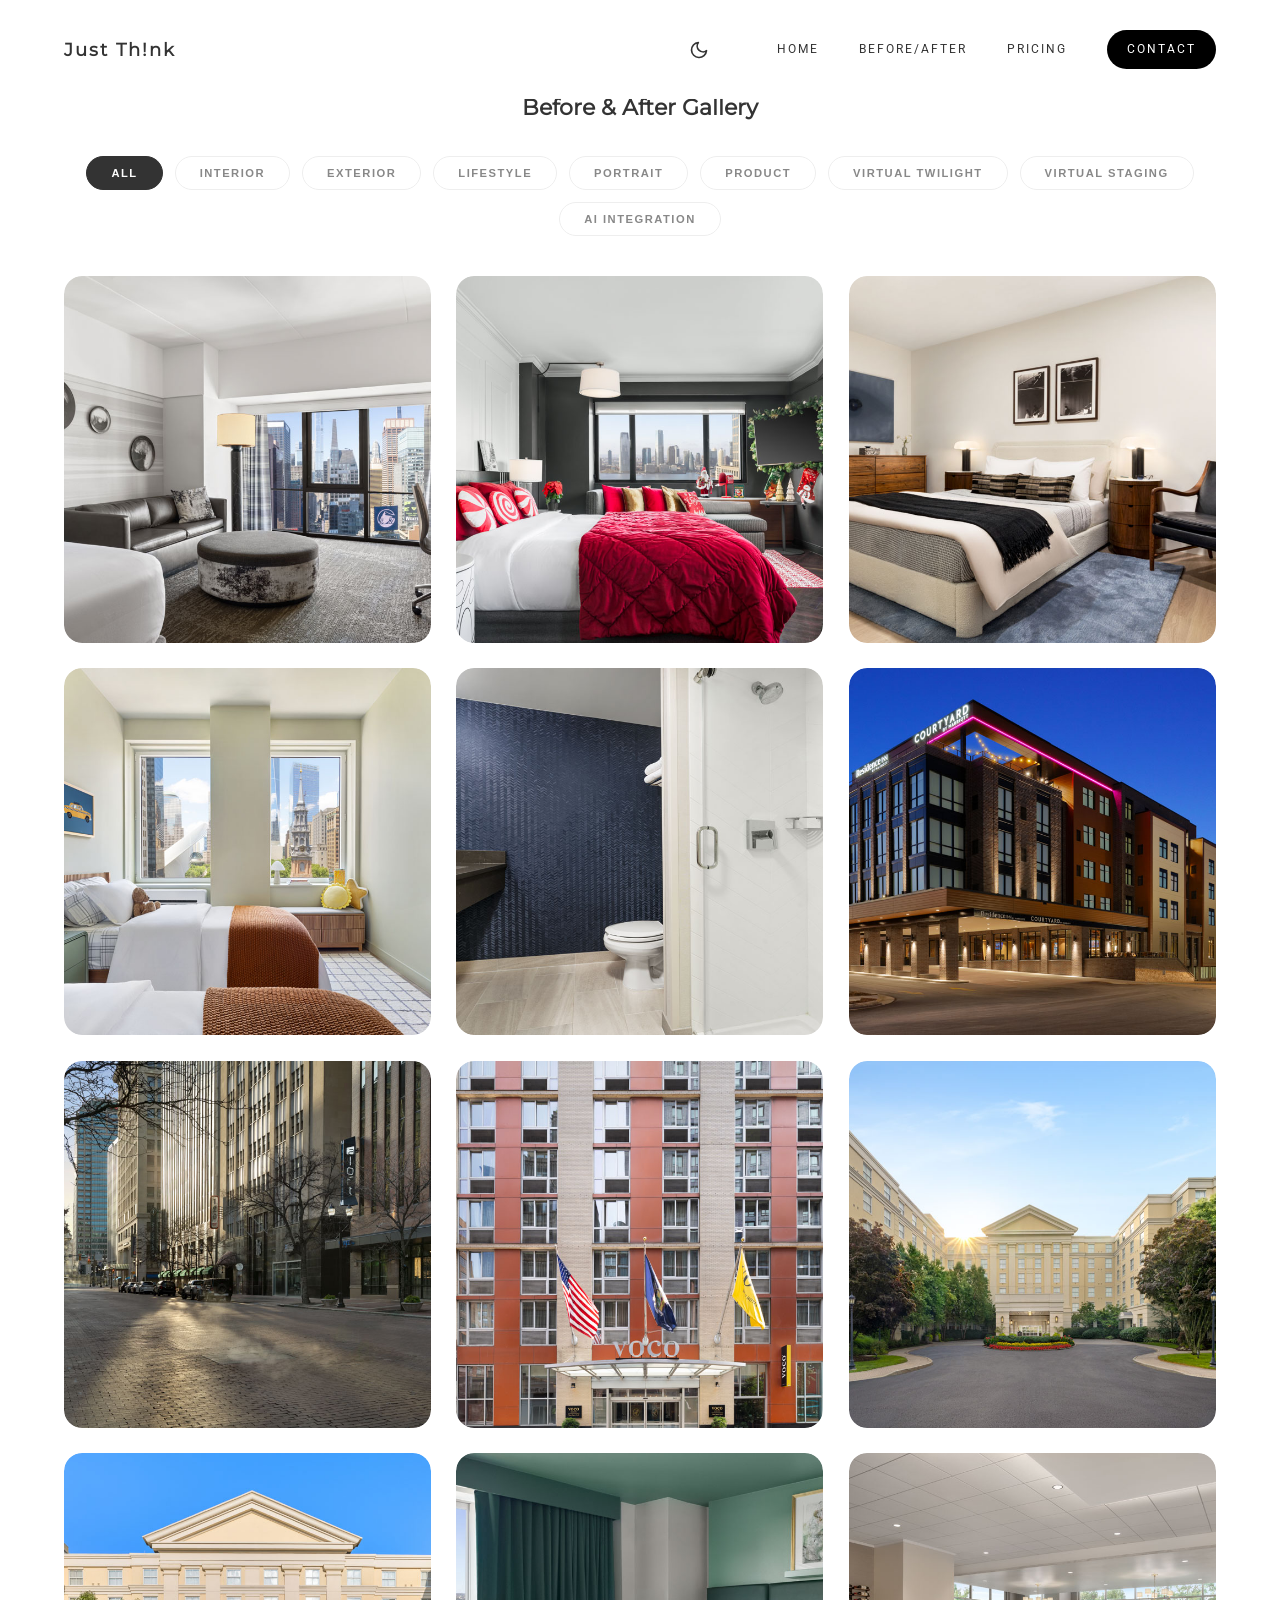
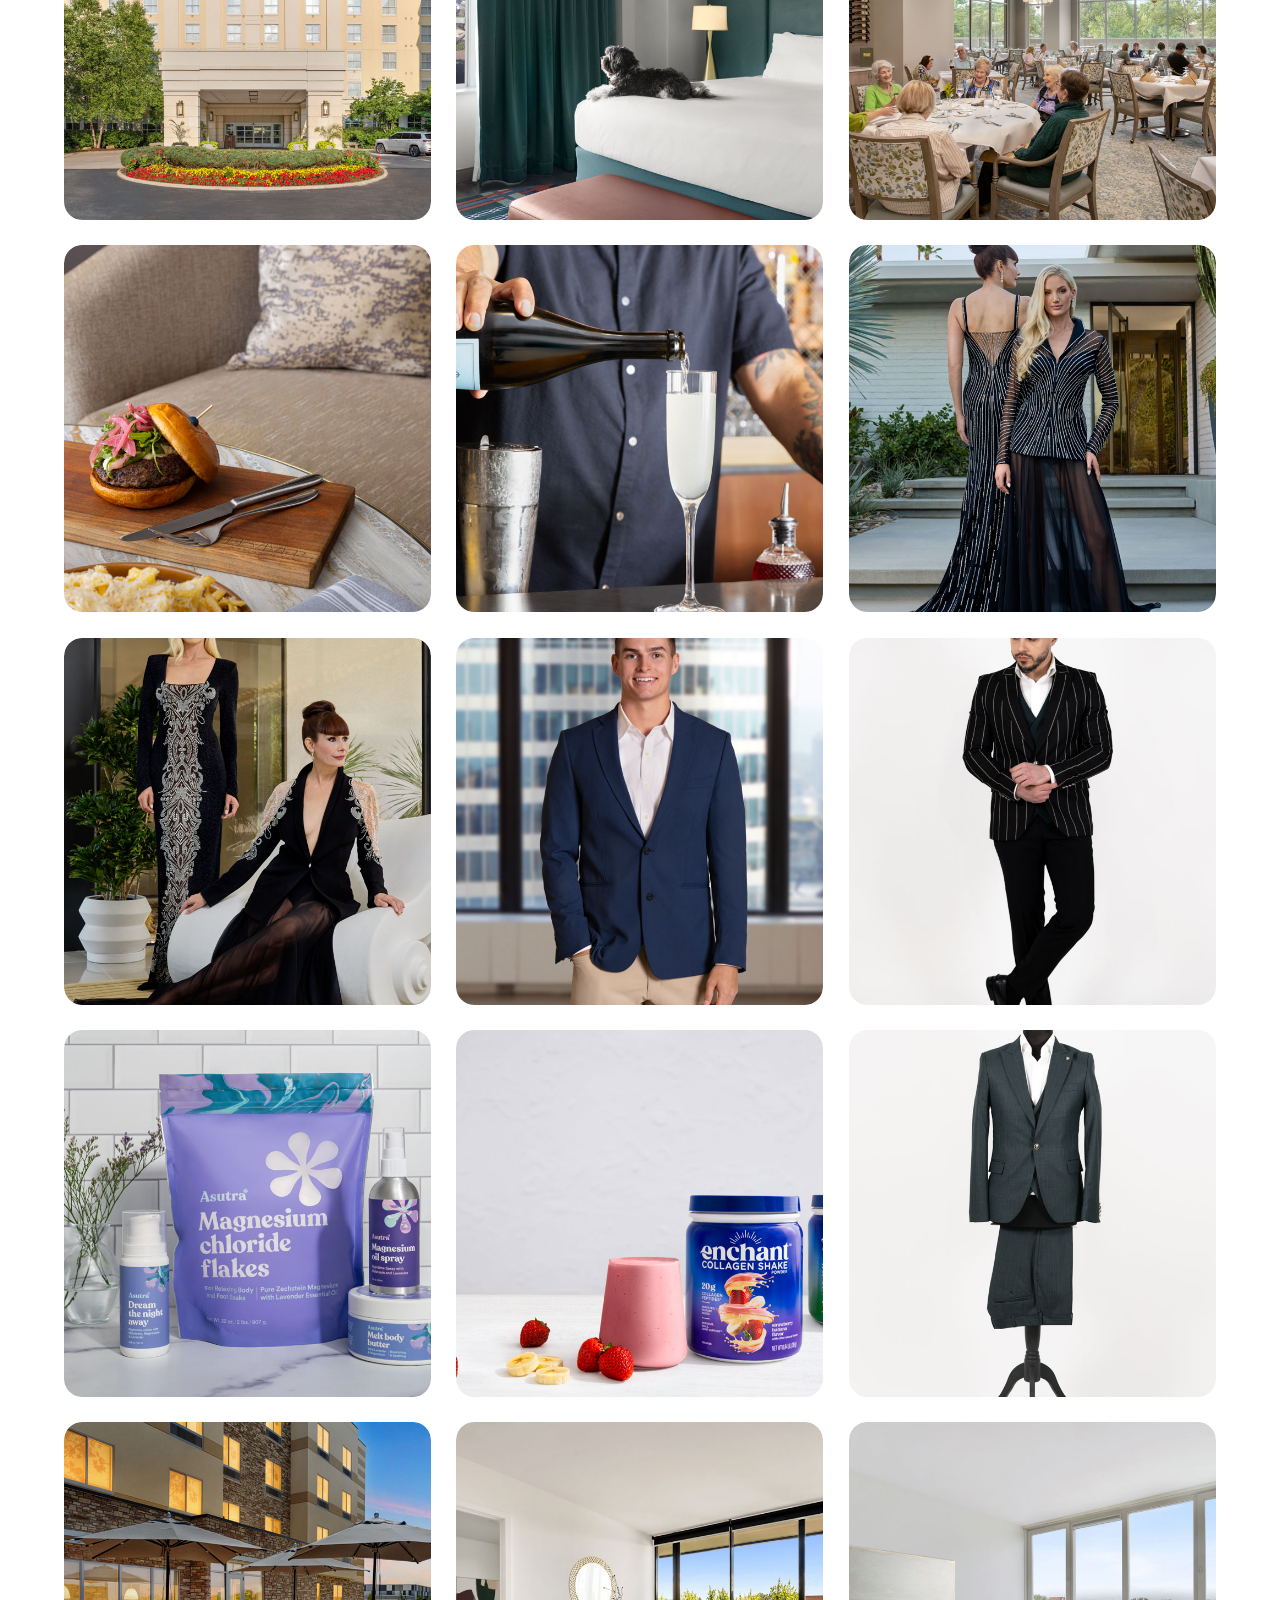
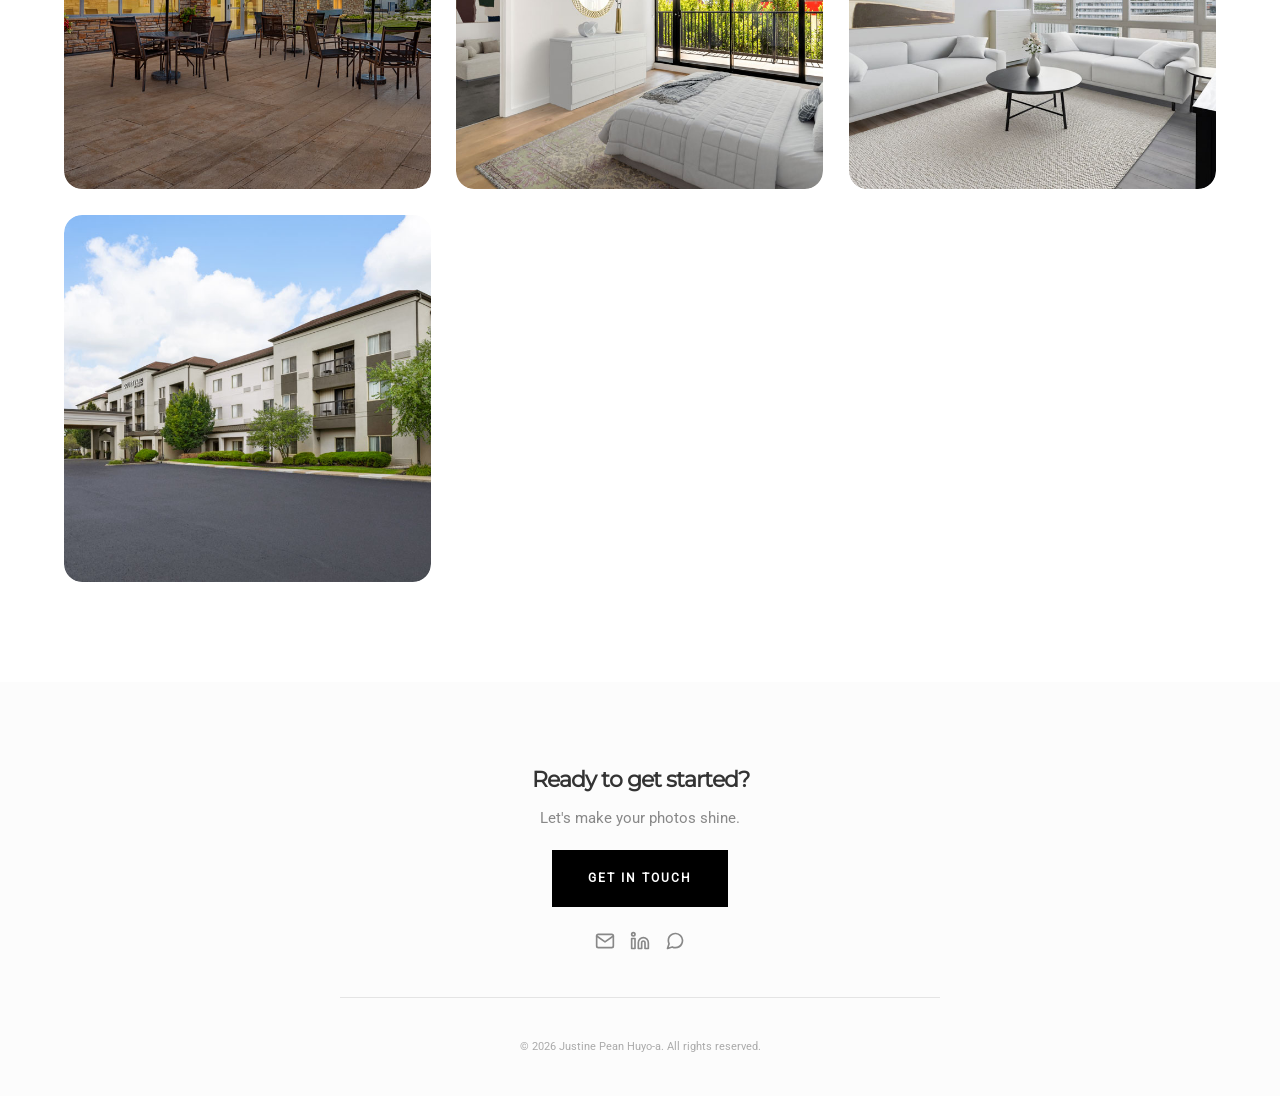
==== commit 5d3d9608: "fix: update common-elements.js script reference to include versioning for cache busting" ====
--- a/before-after.html
+++ b/before-after.html
@@ -160,7 +160,7 @@
         </label>
     </div>
 
-    <script src="js/common-elements.js"></script>
+    <script src="js/common-elements.js?v=2"></script>
     <script src="js/script.js"></script>
 </body>
 </html>
